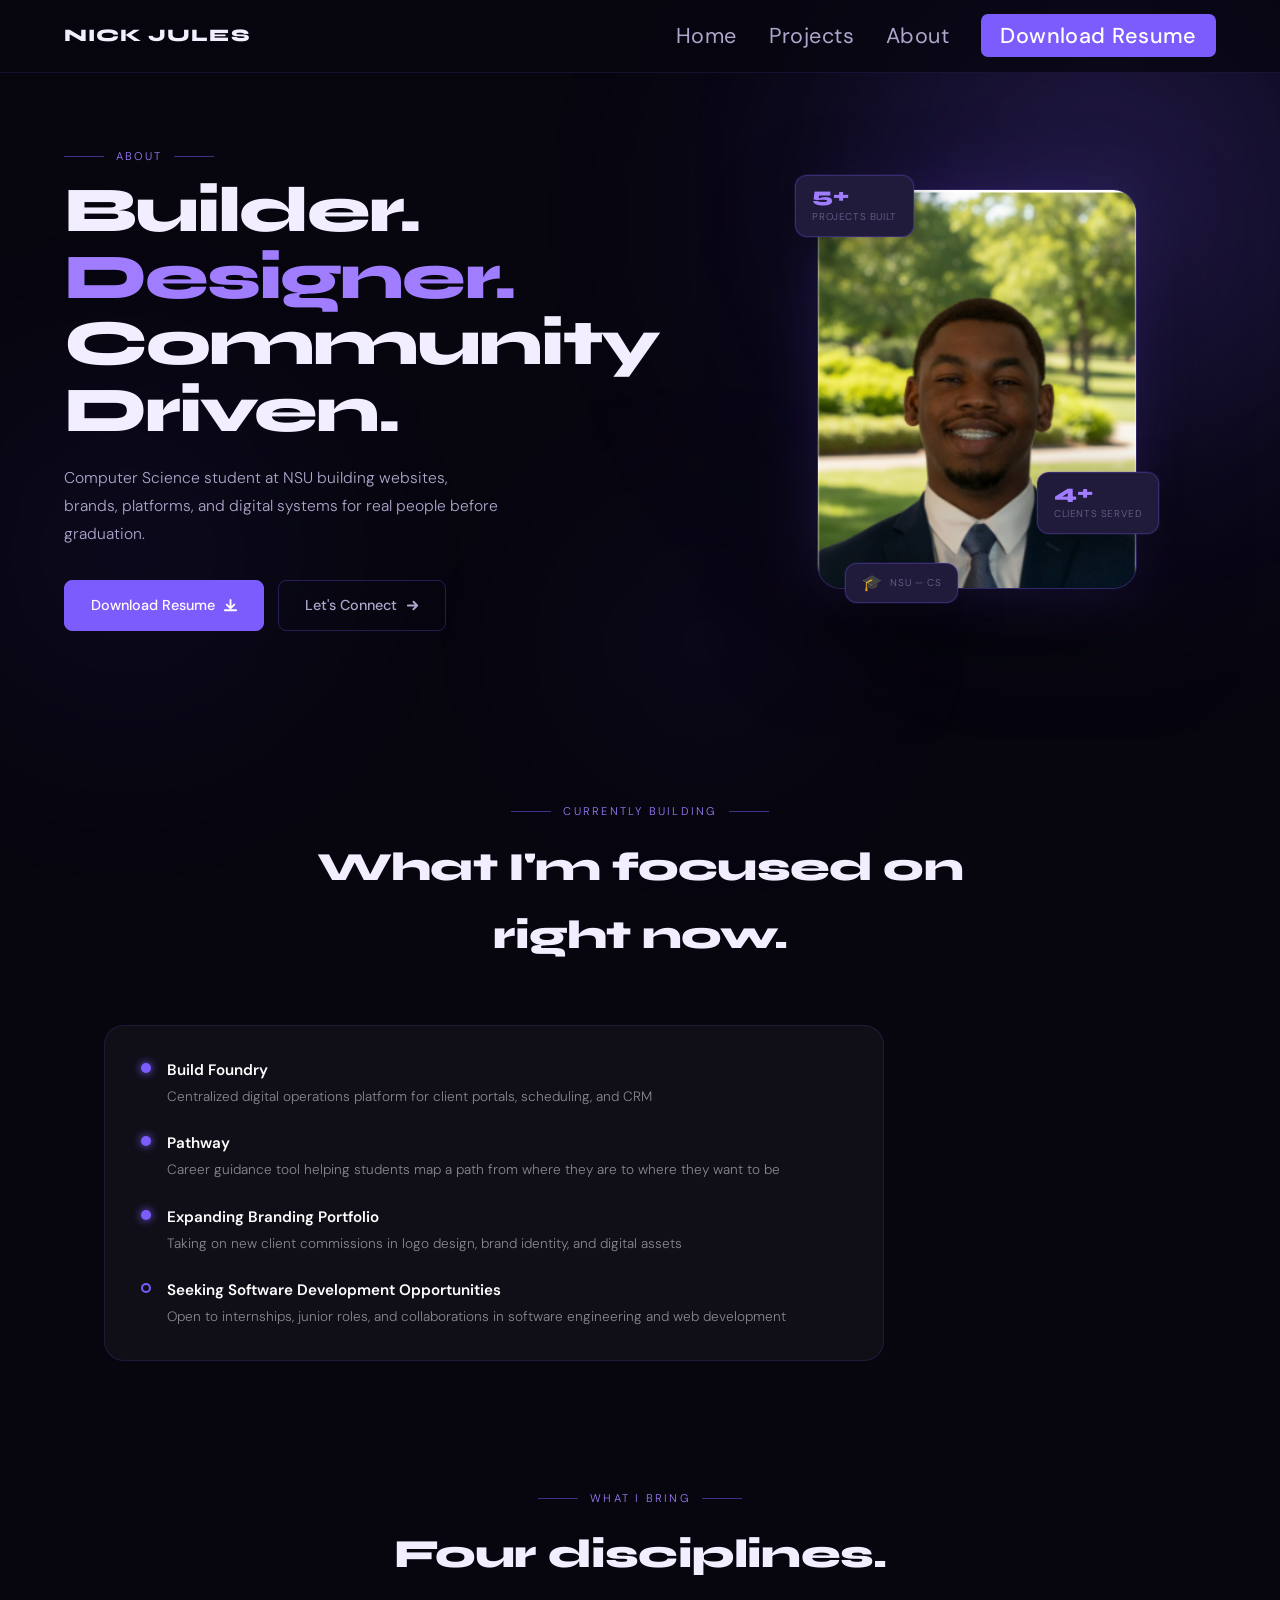
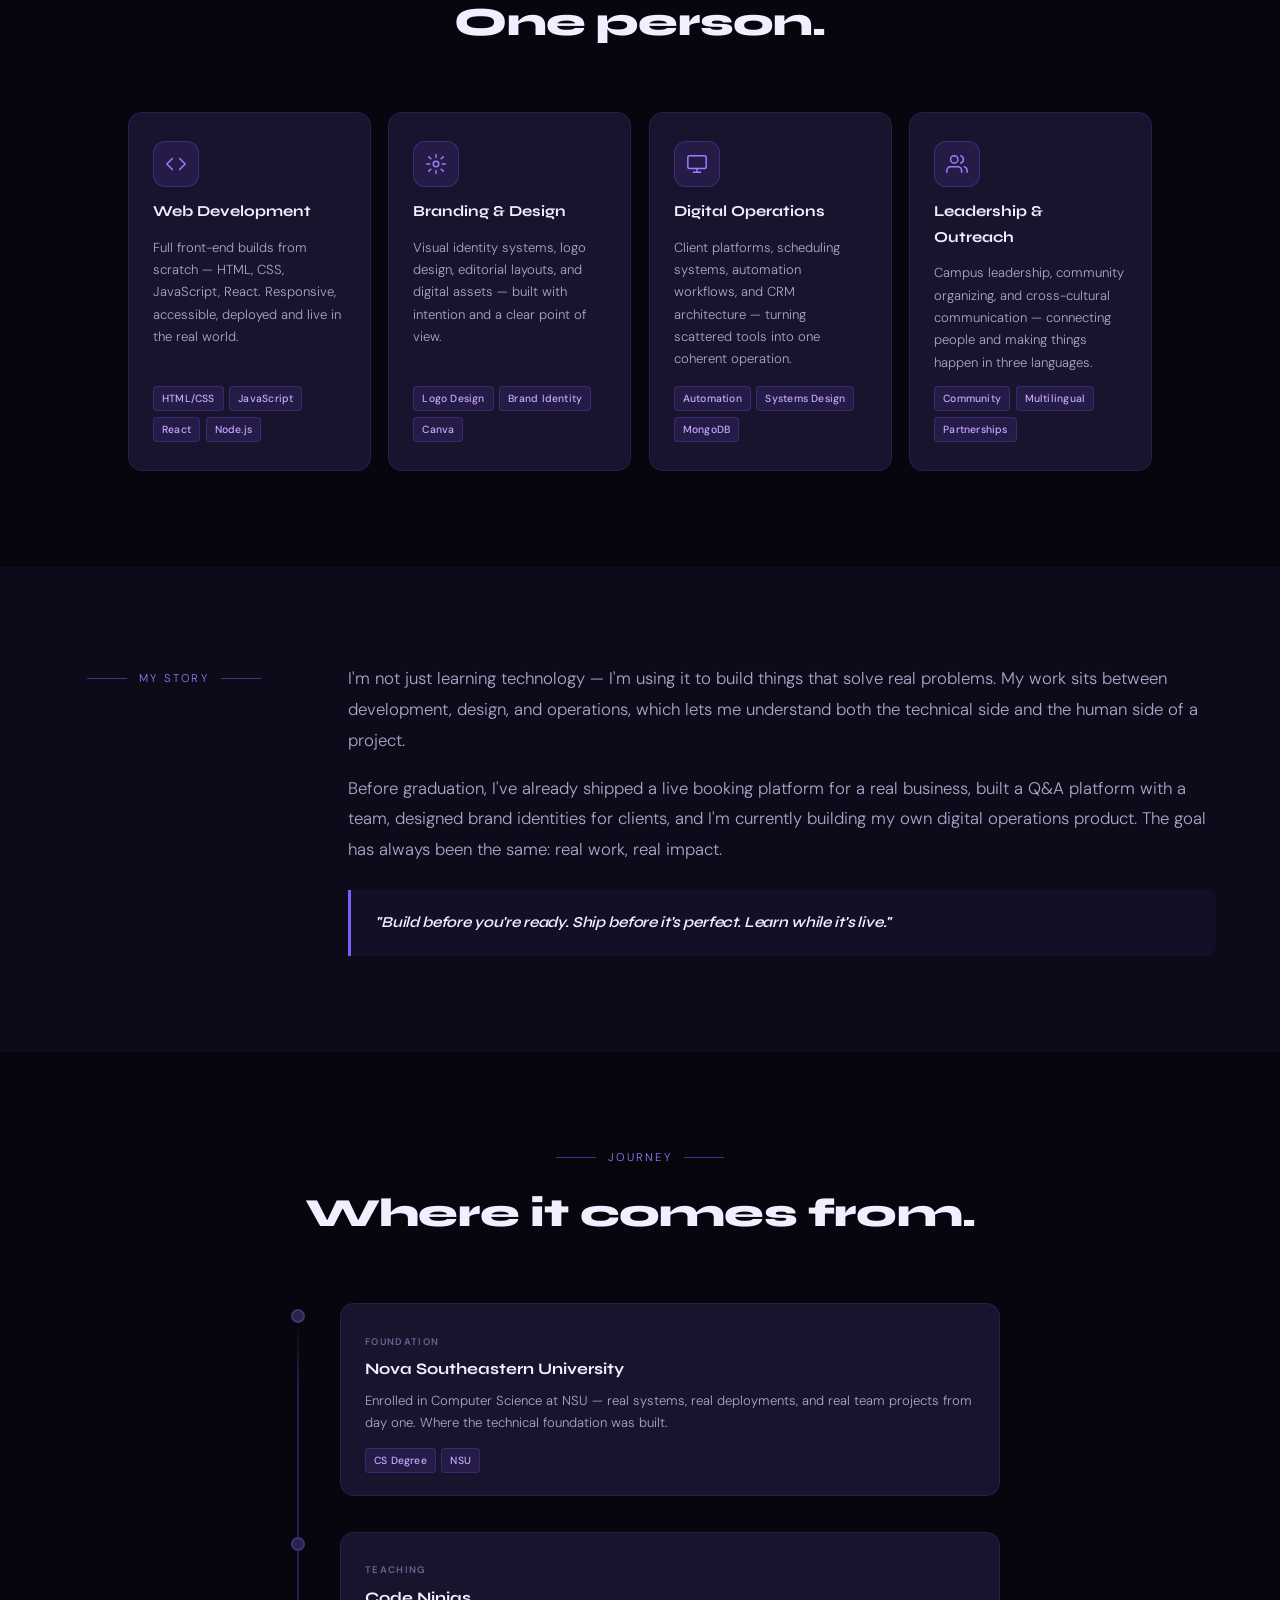
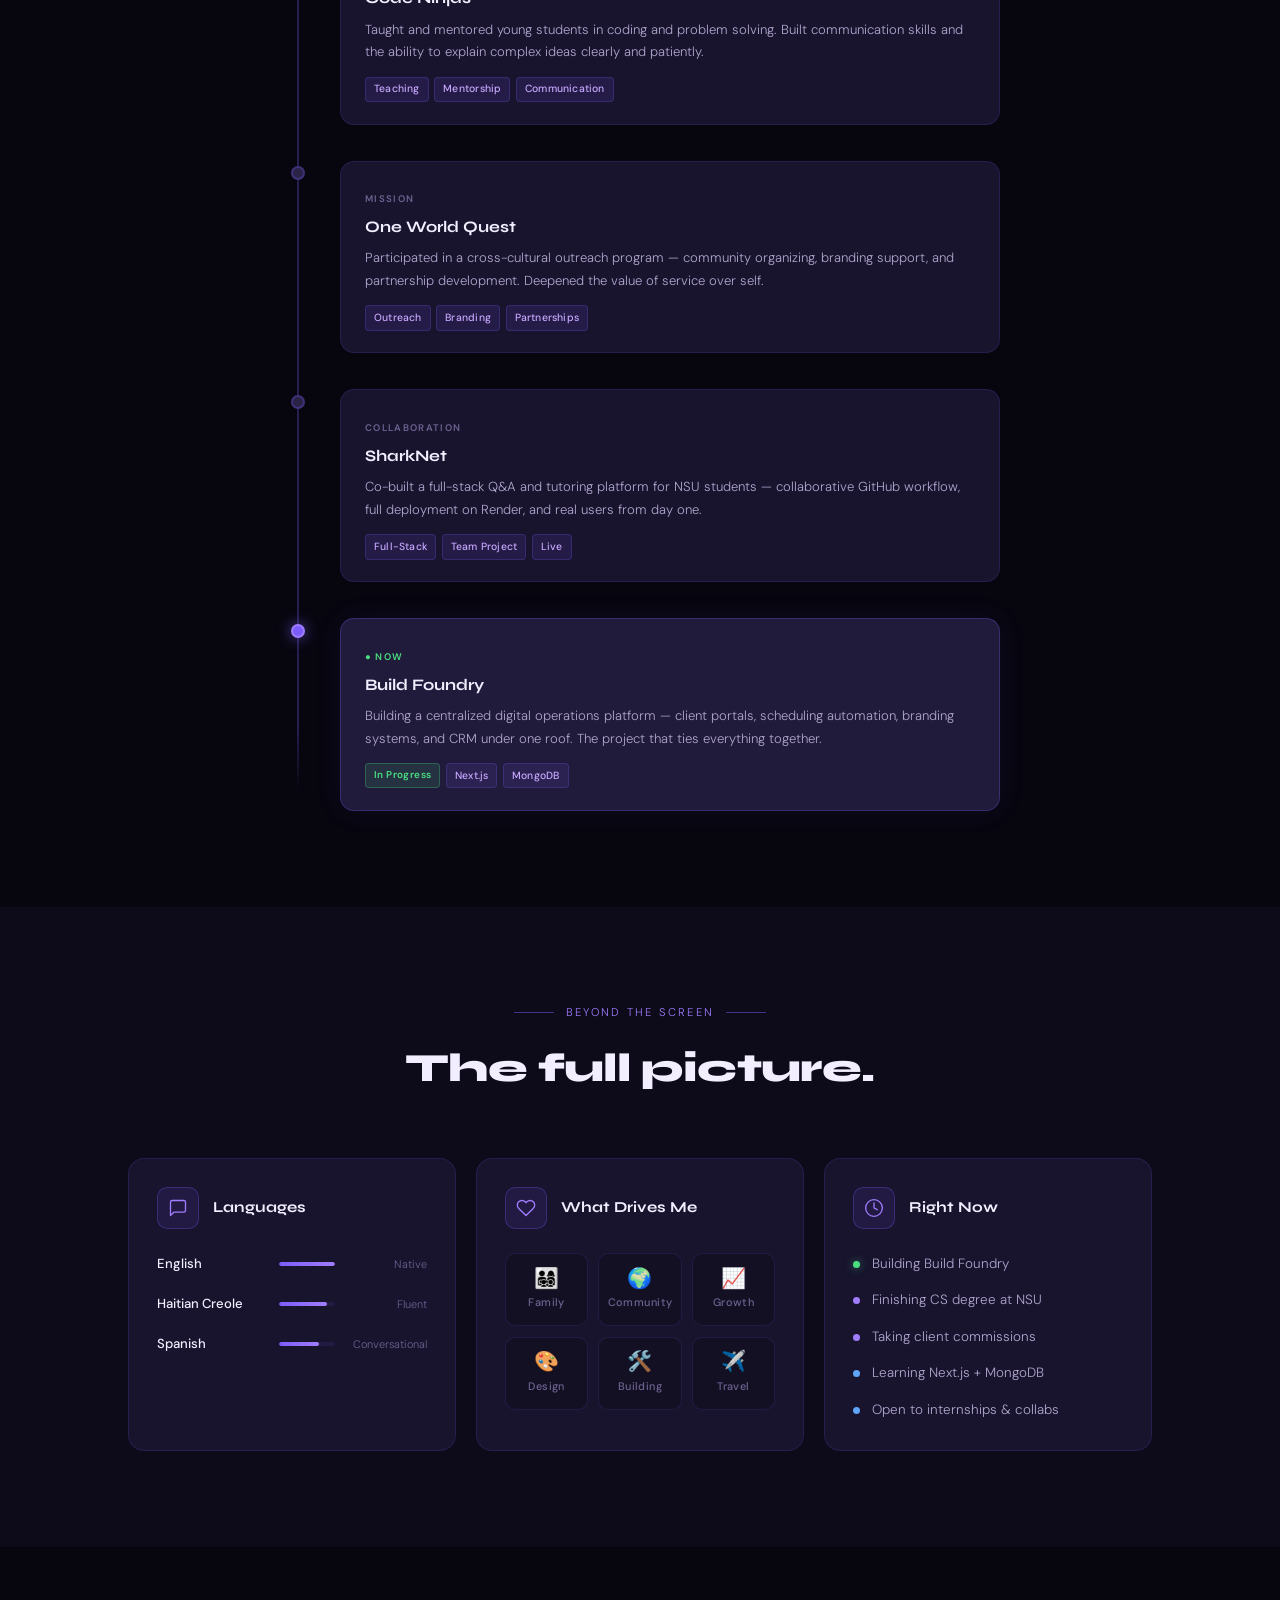
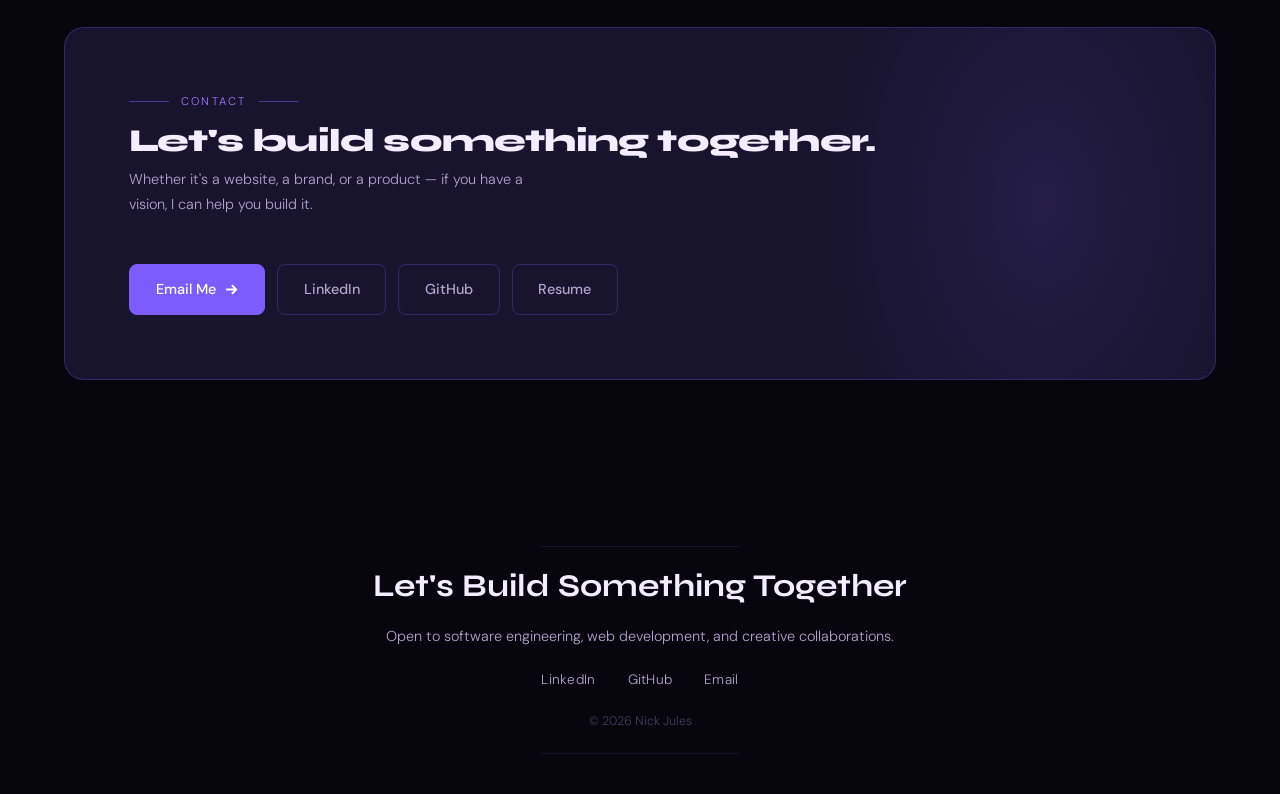
==== pages/about.html @ 071f5e32 "Initial portfolio commit" ====
<!DOCTYPE html>
<html lang="en">
<head>
  <meta charset="UTF-8">
  <meta name="viewport" content="width=device-width, initial-scale=1.0">
  <title>About — Nick Jules</title>
  <link rel="stylesheet" href="../css/styles.css">
  <link rel="stylesheet" href="../css/about.css">
  <style>
    #ab-currently { padding: 4rem 0 2rem; }
    .ab-currently-card {
      background: var(--card-bg, rgba(255,255,255,0.04));
      border: 1px solid var(--border, rgba(255,255,255,0.08));
      border-radius: 1.25rem;
      padding: 2rem 2.25rem;
      max-width: 780px;
    }
    .ab-currently-list {
      list-style: none;
      margin: 0;
      padding: 0;
      display: flex;
      flex-direction: column;
      gap: 1.5rem;
    }
    .ab-currently-list li {
      display: flex;
      align-items: flex-start;
      gap: 1rem;
    }
    .ab-currently-dot {
      flex-shrink: 0;
      width: 10px;
      height: 10px;
      border-radius: 50%;
      background: var(--accent, #7c5cfc);
      margin-top: 5px;
      box-shadow: 0 0 8px var(--accent, #7c5cfc);
    }
    .ab-currently-dot--open {
      background: transparent;
      border: 2px solid var(--accent, #7c5cfc);
      box-shadow: none;
    }
    .ab-currently-name {
      display: block;
      font-weight: 600;
      font-size: 0.95rem;
      color: var(--text-primary, #fff);
      margin-bottom: 0.2rem;
    }
    .ab-currently-desc {
      display: block;
      font-size: 0.85rem;
      color: var(--text-muted, rgba(255,255,255,0.5));
      line-height: 1.5;
    }
  </style>
</head>
<body>

  <div class="orb orb-1" aria-hidden="true"></div>
  <div class="orb orb-2" aria-hidden="true"></div>
  <div class="orb orb-3" aria-hidden="true"></div>

  <!-- NAV -->
  <nav id="navbar">
    <a href="../index.html" class="nav-logo">NICK JULES</a>
    <ul class="nav-links">
      <li><a href="../index.html">Home</a></li>
      <li><a href="projects.html">Projects</a></li>
      <li><a href="pages/about.html">About</a></li>
      <li><a href="../assets/Nick_Jules_Resume.docx" class="nav-cta">Download Resume</a></li>
    </ul>
  </nav>

  <!-- ══════════════════════════════
       1. HERO
  ══════════════════════════════ -->
  <section id="ab-hero">
    <div class="ab-hero-inner">

      <div class="ab-hero-left">
        <p class="section-eyebrow ab-eyebrow">About</p>
        <h1 class="ab-hero-title">
          Builder.<br>
          <span class="accent">Designer.</span><br>
          Community Driven.
        </h1>
        <p class="ab-hero-desc">Computer Science student at NSU building websites, brands, platforms, and digital systems for real people before graduation.</p>
        <div class="ab-hero-actions">
          <a href="../assets/Nick_Jules_Resume.docx" class="btn btn-primary">
            Download Resume
            <svg viewBox="0 0 16 16" fill="none" stroke="currentColor" stroke-width="2" stroke-linecap="round" stroke-linejoin="round"><path d="M8 2v8M4 7l4 4 4-4"/><path d="M2 13h12"/></svg>
          </a>
          <a href="../index.html#cta" class="btn btn-ghost">
            Let's Connect
            <svg viewBox="0 0 16 16" fill="none" stroke="currentColor" stroke-width="2" stroke-linecap="round" stroke-linejoin="round"><path d="M3 8h10M9 4l4 4-4 4"/></svg>
          </a>
        </div>
      </div>

      <div class="ab-hero-right">
        <div class="ab-portrait-wrap">
          <div class="ab-portrait-frame">
            <img src="../assets/images/Nick.png" alt="Photo of Nick Jules" class="ab-portrait">
          </div>
          <div class="ab-float-card ab-float-card--1">
            <span class="ab-fc-num">5+</span>
            <span class="ab-fc-lbl">Projects Built</span>
          </div>
          <div class="ab-float-card ab-float-card--2">
            <span class="ab-fc-num">4+</span>
            <span class="ab-fc-lbl">Clients Served</span>
          </div>
          <div class="ab-float-card ab-float-card--3">
            <span class="ab-fc-icon">🎓</span>
            <span class="ab-fc-lbl">NSU — CS</span>
          </div>
          <div class="ab-portrait-bloom" aria-hidden="true"></div>
        </div>
      </div>

    </div>
  </section>

  <!-- ══════════════════════════════
       CURRENTLY BUILDING
  ══════════════════════════════ -->
  <section id="ab-currently">
    <div class="ab-section-inner">
      <div class="ab-section-header reveal">
        <p class="section-eyebrow">Currently Building</p>
        <h2 class="section-title">What I'm focused on<br>right now.</h2>
      </div>
      <div class="ab-currently-card reveal">
        <ul class="ab-currently-list">
          <li>
            <span class="ab-currently-dot"></span>
            <div>
              <span class="ab-currently-name">Build Foundry</span>
              <span class="ab-currently-desc">Centralized digital operations platform for client portals, scheduling, and CRM</span>
            </div>
          </li>
          <li>
            <span class="ab-currently-dot"></span>
            <div>
              <span class="ab-currently-name">Pathway</span>
              <span class="ab-currently-desc">Career guidance tool helping students map a path from where they are to where they want to be</span>
            </div>
          </li>
          <li>
            <span class="ab-currently-dot"></span>
            <div>
              <span class="ab-currently-name">Expanding Branding Portfolio</span>
              <span class="ab-currently-desc">Taking on new client commissions in logo design, brand identity, and digital assets</span>
            </div>
          </li>
          <li>
            <span class="ab-currently-dot ab-currently-dot--open"></span>
            <div>
              <span class="ab-currently-name">Seeking Software Development Opportunities</span>
              <span class="ab-currently-desc">Open to internships, junior roles, and collaborations in software engineering and web development</span>
            </div>
          </li>
        </ul>
      </div>
    </div>
  </section>

  <!-- ══════════════════════════════
       3. WHAT I BRING
  ══════════════════════════════ -->
  <section id="ab-bring">
    <div class="ab-section-inner">
      <div class="ab-section-header reveal">
        <p class="section-eyebrow">What I Bring</p>
        <h2 class="section-title">Four disciplines.<br>One person.</h2>
      </div>
      <div class="ab-bring-grid">

        <div class="ab-bring-card reveal reveal-delay-1">
          <div class="ab-bring-icon">
            <svg viewBox="0 0 24 24" fill="none" stroke="currentColor" stroke-width="1.6" stroke-linecap="round" stroke-linejoin="round"><polyline points="16 18 22 12 16 6"/><polyline points="8 6 2 12 8 18"/></svg>
          </div>
          <h3 class="ab-bring-name">Web Development</h3>
          <p class="ab-bring-desc">Full front-end builds from scratch — HTML, CSS, JavaScript, React. Responsive, accessible, deployed and live in the real world.</p>
          <div class="ab-bring-tags">
            <span class="tag">HTML/CSS</span><span class="tag">JavaScript</span><span class="tag">React</span><span class="tag">Node.js</span>
          </div>
          <div class="ab-bring-glow"></div>
        </div>

        <div class="ab-bring-card reveal reveal-delay-2">
          <div class="ab-bring-icon">
            <svg viewBox="0 0 24 24" fill="none" stroke="currentColor" stroke-width="1.6" stroke-linecap="round" stroke-linejoin="round"><circle cx="12" cy="12" r="3"/><path d="M12 2v3m0 14v3M4.22 4.22l2.12 2.12m11.32 11.32 2.12 2.12M2 12h3m14 0h3M4.22 19.78l2.12-2.12M17.66 6.34l2.12-2.12"/></svg>
          </div>
          <h3 class="ab-bring-name">Branding &amp; Design</h3>
          <p class="ab-bring-desc">Visual identity systems, logo design, editorial layouts, and digital assets — built with intention and a clear point of view.</p>
          <div class="ab-bring-tags">
            <span class="tag">Logo Design</span><span class="tag">Brand Identity</span><span class="tag">Canva</span>
          </div>
          <div class="ab-bring-glow"></div>
        </div>

        <div class="ab-bring-card reveal reveal-delay-3">
          <div class="ab-bring-icon">
            <svg viewBox="0 0 24 24" fill="none" stroke="currentColor" stroke-width="1.6" stroke-linecap="round" stroke-linejoin="round"><rect x="2" y="3" width="20" height="14" rx="2"/><line x1="8" y1="21" x2="16" y2="21"/><line x1="12" y1="17" x2="12" y2="21"/></svg>
          </div>
          <h3 class="ab-bring-name">Digital Operations</h3>
          <p class="ab-bring-desc">Client platforms, scheduling systems, automation workflows, and CRM architecture — turning scattered tools into one coherent operation.</p>
          <div class="ab-bring-tags">
            <span class="tag">Automation</span><span class="tag">Systems Design</span><span class="tag">MongoDB</span>
          </div>
          <div class="ab-bring-glow"></div>
        </div>

        <div class="ab-bring-card reveal reveal-delay-4">
          <div class="ab-bring-icon">
            <svg viewBox="0 0 24 24" fill="none" stroke="currentColor" stroke-width="1.6" stroke-linecap="round" stroke-linejoin="round"><path d="M17 21v-2a4 4 0 0 0-4-4H5a4 4 0 0 0-4 4v2"/><circle cx="9" cy="7" r="4"/><path d="M23 21v-2a4 4 0 0 0-3-3.87"/><path d="M16 3.13a4 4 0 0 1 0 7.75"/></svg>
          </div>
          <h3 class="ab-bring-name">Leadership &amp; Outreach</h3>
          <p class="ab-bring-desc">Campus leadership, community organizing, and cross-cultural communication — connecting people and making things happen in three languages.</p>
          <div class="ab-bring-tags">
            <span class="tag">Community</span><span class="tag">Multilingual</span><span class="tag">Partnerships</span>
          </div>
          <div class="ab-bring-glow"></div>
        </div>

      </div>
    </div>
  </section>

  <!-- ══════════════════════════════
       4. MY STORY
  ══════════════════════════════ -->
  <section id="ab-story">
    <div class="ab-story-inner reveal">
      <div class="ab-story-label">
        <p class="section-eyebrow">My Story</p>
      </div>
      <div class="ab-story-body">
        <p class="ab-story-text">I'm not just learning technology — I'm using it to build things that solve real problems. My work sits between development, design, and operations, which lets me understand both the technical side and the human side of a project.</p>
        <p class="ab-story-text">Before graduation, I've already shipped a live booking platform for a real business, built a Q&amp;A platform with a team, designed brand identities for clients, and I'm currently building my own digital operations product. The goal has always been the same: real work, real impact.</p>
        <div class="ab-story-quote">
          "Build before you're ready. Ship before it's perfect. Learn while it's live."
        </div>
      </div>
    </div>
  </section>

  <!-- ══════════════════════════════
       5. TIMELINE
  ══════════════════════════════ -->
  <section id="ab-timeline">
    <div class="ab-section-inner">
      <div class="ab-section-header reveal">
        <p class="section-eyebrow">Journey</p>
        <h2 class="section-title">Where it comes from.</h2>
      </div>

      <div class="ab-tl-track">

        <div class="ab-tl-item reveal">
          <div class="ab-tl-left">
            <div class="ab-tl-dot"></div>
            <div class="ab-tl-line"></div>
          </div>
          <div class="ab-tl-card">
            <span class="ab-tl-stage">Foundation</span>
            <h3 class="ab-tl-title">Nova Southeastern University</h3>
            <p class="ab-tl-body">Enrolled in Computer Science at NSU — real systems, real deployments, and real team projects from day one. Where the technical foundation was built.</p>
            <div class="ab-tl-tags"><span class="tag">CS Degree</span><span class="tag">NSU</span></div>
          </div>
        </div>

        <div class="ab-tl-item reveal">
          <div class="ab-tl-left">
            <div class="ab-tl-dot"></div>
            <div class="ab-tl-line"></div>
          </div>
          <div class="ab-tl-card">
            <span class="ab-tl-stage">Teaching</span>
            <h3 class="ab-tl-title">Code Ninjas</h3>
            <p class="ab-tl-body">Taught and mentored young students in coding and problem solving. Built communication skills and the ability to explain complex ideas clearly and patiently.</p>
            <div class="ab-tl-tags"><span class="tag">Teaching</span><span class="tag">Mentorship</span><span class="tag">Communication</span></div>
          </div>
        </div>

        <div class="ab-tl-item reveal">
          <div class="ab-tl-left">
            <div class="ab-tl-dot"></div>
            <div class="ab-tl-line"></div>
          </div>
          <div class="ab-tl-card">
            <span class="ab-tl-stage">Mission</span>
            <h3 class="ab-tl-title">One World Quest</h3>
            <p class="ab-tl-body">Participated in a cross-cultural outreach program — community organizing, branding support, and partnership development. Deepened the value of service over self.</p>
            <div class="ab-tl-tags"><span class="tag">Outreach</span><span class="tag">Branding</span><span class="tag">Partnerships</span></div>
          </div>
        </div>

        <div class="ab-tl-item reveal">
          <div class="ab-tl-left">
            <div class="ab-tl-dot"></div>
            <div class="ab-tl-line"></div>
          </div>
          <div class="ab-tl-card">
            <span class="ab-tl-stage">Collaboration</span>
            <h3 class="ab-tl-title">SharkNet</h3>
            <p class="ab-tl-body">Co-built a full-stack Q&amp;A and tutoring platform for NSU students — collaborative GitHub workflow, full deployment on Render, and real users from day one.</p>
            <div class="ab-tl-tags"><span class="tag">Full-Stack</span><span class="tag">Team Project</span><span class="tag">Live</span></div>
          </div>
        </div>

        <div class="ab-tl-item reveal">
          <div class="ab-tl-left">
            <div class="ab-tl-dot ab-tl-dot--active"></div>
          </div>
          <div class="ab-tl-card ab-tl-card--active">
            <span class="ab-tl-stage ab-tl-stage--active">● Now</span>
            <h3 class="ab-tl-title">Build Foundry</h3>
            <p class="ab-tl-body">Building a centralized digital operations platform — client portals, scheduling automation, branding systems, and CRM under one roof. The project that ties everything together.</p>
            <div class="ab-tl-tags">
              <span class="tag tag-active">In Progress</span>
              <span class="tag">Next.js</span>
              <span class="tag">MongoDB</span>
            </div>
          </div>
        </div>

      </div>
    </div>
  </section>

  <!-- ══════════════════════════════
       6. BEYOND THE SCREEN
  ══════════════════════════════ -->
  <section id="ab-beyond">
    <div class="ab-section-inner">
      <div class="ab-section-header reveal">
        <p class="section-eyebrow">Beyond The Screen</p>
        <h2 class="section-title">The full picture.</h2>
      </div>
      <div class="ab-beyond-grid">

        <!-- Languages -->
        <div class="ab-beyond-card reveal">
          <div class="ab-beyond-top">
            <div class="ab-beyond-icon">
              <svg viewBox="0 0 24 24" fill="none" stroke="currentColor" stroke-width="1.6" stroke-linecap="round" stroke-linejoin="round"><path d="M21 15a2 2 0 0 1-2 2H7l-4 4V5a2 2 0 0 1 2-2h14a2 2 0 0 1 2 2z"/></svg>
            </div>
            <h3 class="ab-beyond-name">Languages</h3>
          </div>
          <div class="ab-lang-list">
            <div class="ab-lang-item">
              <span class="ab-lang-name">English</span>
              <div class="ab-lang-bar"><div class="ab-lang-fill" data-w="100%"></div></div>
              <span class="ab-lang-level">Native</span>
            </div>
            <div class="ab-lang-item">
              <span class="ab-lang-name">Haitian Creole</span>
              <div class="ab-lang-bar"><div class="ab-lang-fill" data-w="85%"></div></div>
              <span class="ab-lang-level">Fluent</span>
            </div>
            <div class="ab-lang-item">
              <span class="ab-lang-name">Spanish</span>
              <div class="ab-lang-bar"><div class="ab-lang-fill" data-w="72%"></div></div>
              <span class="ab-lang-level">Conversational</span>
            </div>
          </div>
        </div>

        <!-- Values -->
        <div class="ab-beyond-card reveal reveal-delay-1">
          <div class="ab-beyond-top">
            <div class="ab-beyond-icon">
              <svg viewBox="0 0 24 24" fill="none" stroke="currentColor" stroke-width="1.6" stroke-linecap="round" stroke-linejoin="round"><path d="M20.8 4.6a5.5 5.5 0 0 0-7.8 0L12 5.6l-1-1a5.5 5.5 0 0 0-7.8 7.8l1 1L12 21l7.8-7.6 1-1a5.5 5.5 0 0 0 0-7.8z"/></svg>
            </div>
            <h3 class="ab-beyond-name">What Drives Me</h3>
          </div>
          <div class="ab-values-grid">
            <div class="ab-value-item"><span class="ab-value-emoji">👨‍👩‍👧‍👦</span><span class="ab-value-lbl">Family</span></div>
            <div class="ab-value-item"><span class="ab-value-emoji">🌍</span><span class="ab-value-lbl">Community</span></div>
            <div class="ab-value-item"><span class="ab-value-emoji">📈</span><span class="ab-value-lbl">Growth</span></div>
            <div class="ab-value-item"><span class="ab-value-emoji">🎨</span><span class="ab-value-lbl">Design</span></div>
            <div class="ab-value-item"><span class="ab-value-emoji">🛠️</span><span class="ab-value-lbl">Building</span></div>
            <div class="ab-value-item"><span class="ab-value-emoji">✈️</span><span class="ab-value-lbl">Travel</span></div>
          </div>
        </div>

        <!-- Right Now -->
        <div class="ab-beyond-card reveal reveal-delay-2">
          <div class="ab-beyond-top">
            <div class="ab-beyond-icon">
              <svg viewBox="0 0 24 24" fill="none" stroke="currentColor" stroke-width="1.6" stroke-linecap="round" stroke-linejoin="round"><circle cx="12" cy="12" r="10"/><polyline points="12 6 12 12 16 14"/></svg>
            </div>
            <h3 class="ab-beyond-name">Right Now</h3>
          </div>
          <ul class="ab-now-list">
            <li><span class="ab-now-dot ab-now-dot--green"></span><span>Building Build Foundry</span></li>
            <li><span class="ab-now-dot ab-now-dot--purple"></span><span>Finishing CS degree at NSU</span></li>
            <li><span class="ab-now-dot ab-now-dot--purple"></span><span>Taking client commissions</span></li>
            <li><span class="ab-now-dot ab-now-dot--blue"></span><span>Learning Next.js + MongoDB</span></li>
            <li><span class="ab-now-dot ab-now-dot--blue"></span><span>Open to internships &amp; collabs</span></li>
          </ul>
        </div>

      </div>
    </div>
  </section>

  <!-- ══════════════════════════════
       7. CTA
  ══════════════════════════════ -->
  <section id="ab-cta">
    <div class="ab-cta-inner reveal">
      <div class="ab-cta-copy">
        <p class="section-eyebrow ab-eyebrow" style="justify-content:flex-start; margin-bottom:0.75rem;">Contact</p>
        <h2 class="ab-cta-h">Let's build something together.</h2>
        <p class="ab-cta-sub">Whether it's a website, a brand, or a product — if you have a vision, I can help you build it.</p>
      </div>
      <div class="ab-cta-buttons">
        <a href="mailto:NckJules@yahoo.com" class="btn btn-primary">
          Email Me
          <svg viewBox="0 0 16 16" fill="none" stroke="currentColor" stroke-width="2" stroke-linecap="round" stroke-linejoin="round"><path d="M3 8h10M9 4l4 4-4 4"/></svg>
        </a>
        <a href="https://www.linkedin.com/in/nick-jules-a03a71270/" target="_blank" class="btn btn-ghost">LinkedIn</a>
        <a href="https://github.com/JK-nick" target="_blank" class="btn btn-ghost">GitHub</a>
        <a href="../assets/Nick_Jules_Resume.docx" class="btn btn-ghost">Resume</a>
      </div>
      <div class="ab-cta-glow" aria-hidden="true"></div>
    </div>
  </section>

  <footer>
    <div class="footer-inner">
      <div class="footer-divider"></div>
      <h2 class="footer-heading">Let's Build Something Together</h2>
      <p class="footer-sub">Open to software engineering, web development, and creative collaborations.</p>
      <div class="footer-links">
        <a href="https://www.linkedin.com/in/nick-jules-a03a71270/" target="_blank">LinkedIn</a>
        <a href="https://github.com/JK-nick" target="_blank">GitHub</a>
        <a href="mailto:NckJules@yahoo.com">Email</a>
      </div>
      <p class="footer-copy">© 2026 Nick Jules</p>
      <div class="footer-divider"></div>
    </div>
  </footer>

  <script>
    /* Nav scroll */
    const nav = document.getElementById('navbar');
    window.addEventListener('scroll', () =>
      nav.classList.toggle('scrolled', window.scrollY > 40), { passive: true });

    /* Scroll reveal */
    const revObs = new IntersectionObserver((entries) => {
      entries.forEach(e => {
        if (e.isIntersecting) { e.target.classList.add('visible'); revObs.unobserve(e.target); }
      });
    }, { threshold: 0.08 });
    document.querySelectorAll('.reveal').forEach(el => revObs.observe(el));

    /* Language bars — animate in on scroll */
    const langFills = document.querySelectorAll('.ab-lang-fill');
    langFills.forEach(f => f.style.width = '0%');
    const langCard = document.querySelector('#ab-beyond .ab-beyond-card');
    if (langCard) {
      new IntersectionObserver((entries) => {
        entries.forEach(e => {
          if (e.isIntersecting) {
            langFills.forEach(f => { f.style.width = f.dataset.w; });
          }
        });
      }, { threshold: 0.3 }).observe(langCard);
    }
  </script>

</body>
</html>
---- css/styles.css ----
/* ============================================================
   NICK JULES — Portfolio CSS
   ============================================================ */

@import url('https://fonts.googleapis.com/css2?family=Syne:wght@400;600;700;800&family=DM+Sans:ital,opsz,wght@0,9..40,300;0,9..40,400;0,9..40,500;1,9..40,300&display=swap');

/* ── RESET & BASE ── */
*, *::before, *::after { margin: 0; padding: 0; box-sizing: border-box; }

:root {
  --bg:        #07060f;
  --bg2:       #0d0b1a;
  --bg3:       #131024;
  --surface:   #18142e;
  --surface2:  #201b3a;
  --surface3:  #2a2347;
  --accent:    #7c5cfc;
  --accent2:   #a07dff;
  --accent3:   #c8a8ff;
  --accent4:   #e8d8ff;
  --glow:      rgba(124, 92, 252, 0.22);
  --glow2:     rgba(124, 92, 252, 0.08);
  --text:      #f2eeff;
  --text2:     #b0a5cc;
  --text3:     #6e6390;
  --border:    rgba(124, 92, 252, 0.14);
  --border2:   rgba(124, 92, 252, 0.28);
  --border3:   rgba(124, 92, 252, 0.45);
  --green:     #4ade80;
}

html { scroll-behavior: smooth; font-size: 16px; }

body {
  background: var(--bg);
  color: var(--text);
  font-family: 'DM Sans', sans-serif;
  font-weight: 300;
  line-height: 1.7;
  overflow-x: hidden;
}

/* Ambient orbs */
.orb {
  position: fixed;
  border-radius: 50%;
  pointer-events: none;
  z-index: 0;
  filter: blur(80px);
}
.orb-1 {
  width: 55vw; height: 55vw;
  top: -20%; right: -15%;
  background: radial-gradient(circle, rgba(124,92,252,0.13) 0%, transparent 70%);
}
.orb-2 {
  width: 40vw; height: 40vw;
  bottom: 10%; left: -10%;
  background: radial-gradient(circle, rgba(80,50,200,0.1) 0%, transparent 70%);
}
.orb-3 {
  width: 30vw; height: 30vw;
  top: 50%; left: 40%;
  background: radial-gradient(circle, rgba(100,60,220,0.07) 0%, transparent 70%);
}

/* ── NAV ── */
nav {
  position: fixed;
  inset: 0 0 auto;
  z-index: 200;
  display: flex;
  align-items: center;
  justify-content: space-between;
  padding: 1.1rem 5vw;
  background: rgba(7,6,15,0.75);
  backdrop-filter: blur(20px);
  -webkit-backdrop-filter: blur(20px);
  border-bottom: 1px solid var(--border);
  transition: background 0.3s;
}

nav.scrolled {
  background: rgba(7,6,15,0.92);
}

.nav-logo {
  font-family: 'Syne', sans-serif;
  font-weight: 800;
  font-size: 1.1rem;
  letter-spacing: 0.06em;
  color: var(--text);
  text-decoration: none;
}

.nav-links {
  display: flex;
  align-items: center;
  gap: 2rem;
  list-style: none;
}

.nav-links a {
  color: var(--text2);
  text-decoration: none;
  font-size: 1.35rem;
  font-weight: 400;
  letter-spacing: 0.02em;
  transition: color 0.2s;
  position: relative;
}
.nav-links a::after {
  content: '';
  position: absolute;
  bottom: -3px; left: 0; right: 100%;
  height: 1px;
  background: var(--accent2);
  transition: right 0.25s ease;
}
.nav-links a:hover { color: var(--text); }
.nav-links a:hover::after { right: 0; }

.nav-cta {
  background: var(--accent) !important;
  color: #fff !important;
  padding: 0.48rem 1.2rem;
  border-radius: 7px;
  font-weight: 500 !important;
  letter-spacing: 0.01em;
  transition: background 0.2s, transform 0.15s, box-shadow 0.2s !important;
}
.nav-cta::after { display: none !important; }
.nav-cta:hover {
  background: var(--accent2) !important;
  transform: translateY(-1px) !important;
  box-shadow: 0 4px 20px rgba(124,92,252,0.4) !important;
}

/* ── SECTION WRAPPER ── */
.section-inner {
  position: relative;
  z-index: 1;
  max-width: 1200px;
  margin: 0 auto;
  padding: 0 5vw;
}

/* ── HERO ── */
#hero {
  position: relative;
  z-index: 1;
  min-height: 100vh;
  display: flex;
  align-items: center;
  padding: 0 5vw;
  overflow: hidden;
}

.hero-inner {
  position: relative;
  z-index: 1;
  max-width: 1200px;
  margin: 0 auto;
  width: 100%;
  display: grid;
  grid-template-columns: 1fr 1.1fr;
  gap: 5rem;
  align-items: center;
  padding: 7rem 0 5rem;
}

.hero-eyebrow {
  display: flex;
  align-items: center;
  gap: 0.75rem;
  font-size: 0.75rem;
  font-weight: 500;
  letter-spacing: 0.18em;
  text-transform: uppercase;
  color: var(--accent2);
  margin-bottom: 1.4rem;
}
.hero-eyebrow::before {
  content: '';
  width: 2rem; height: 1px;
  background: var(--accent);
}

.hero-left h1 {
  font-family: 'Syne', sans-serif;
  font-weight: 800;
  font-size: clamp(2.5rem, 4.5vw, 3.75rem);
  line-height: 1.06;
  letter-spacing: -0.025em;
  color: var(--text);
  margin-bottom: 1.5rem;
}
.hero-left h1 .accent {
  color: var(--accent2);
  position: relative;
}

.hero-desc {
  font-size: 1.05rem;
  line-height: 1.8;
  color: var(--text2);
  max-width: 460px;
  margin-bottom: 2.25rem;
}

.hero-actions {
  display: flex;
  gap: 0.875rem;
  align-items: center;
  flex-wrap: wrap;
  margin-bottom: 3rem;
}

.btn {
  display: inline-flex;
  align-items: center;
  gap: 0.5rem;
  padding: 0.75rem 1.6rem;
  border-radius: 8px;
  font-size: 0.9rem;
  font-weight: 500;
  text-decoration: none;
  cursor: pointer;
  transition: transform 0.18s, box-shadow 0.18s, background 0.18s, border-color 0.18s, color 0.18s;
  border: 1px solid transparent;
  font-family: 'DM Sans', sans-serif;
}
.btn svg { width: 15px; height: 15px; flex-shrink: 0; }
.btn:hover { transform: translateY(-2px); }

.btn-primary {
  background: var(--accent);
  color: #fff;
  border-color: var(--accent);
  box-shadow: 0 0 0 0 var(--glow);
}
.btn-primary:hover {
  background: var(--accent2);
  border-color: var(--accent2);
  box-shadow: 0 6px 28px rgba(124,92,252,0.4);
}

.btn-ghost {
  background: transparent;
  color: var(--text2);
  border-color: var(--border2);
}
.btn-ghost:hover {
  color: var(--text);
  border-color: var(--accent);
  box-shadow: 0 0 20px var(--glow2);
}

/* Tech strip */
.tech-strip {
  border-top: 1px solid var(--border);
  padding-top: 2rem;
}
.tech-strip-label {
  font-size: 0.7rem;
  letter-spacing: 0.14em;
  text-transform: uppercase;
  color: var(--text3);
  margin-bottom: 1rem;
}
.tech-badges {
  display: flex;
  gap: 0.6rem;
  flex-wrap: wrap;
}
.tech-badge {
  display: flex;
  align-items: center;
  gap: 0.45rem;
  padding: 0.38rem 0.85rem;
  background: var(--surface);
  border: 1px solid var(--border);
  border-radius: 6px;
  font-size: 0.8rem;
  font-weight: 400;
  color: var(--text2);
  transition: border-color 0.2s, color 0.2s, background 0.2s, transform 0.15s;
}
.tech-badge:hover {
  border-color: var(--accent);
  color: var(--text);
  background: var(--surface2);
  transform: translateY(-2px);
}
.tech-badge img {
  width: 16px; height: 16px;
  object-fit: contain;
  flex-shrink: 0;
}

/* Hero visual — project card */
.hero-visual {
  position: relative;
  perspective: 1000px;
  animation: float 5s ease-in-out infinite;
  overflow: visible;
}
@keyframes float {
  0%, 100% { transform: translateY(0px); }
  50%       { transform: translateY(-12px); }
}

.hero-card {
  background: var(--surface);
  border: 1px solid var(--border2);
  border-radius: 18px;
  padding: 1.75rem;
  position: relative;
  overflow: hidden;
  transform: rotateY(-18deg) rotateX(4deg) scale(1.08);
  transform-style: preserve-3d;
  box-shadow:
    0 0 50px rgba(124,92,252,0.3),
    0 30px 80px rgba(0,0,0,0.7),
    -20px 20px 60px rgba(0,0,0,0.5);
  transition: transform 0.4s ease, box-shadow 0.4s ease;
}
.hero-card:hover {
  transform: rotateY(-10deg) rotateX(2deg) scale(1.1);
  box-shadow:
    0 0 70px rgba(124,92,252,0.4),
    0 30px 80px rgba(0,0,0,0.7),
    -20px 20px 60px rgba(0,0,0,0.5);
}
.hero-card::before {
  content: '';
  position: absolute;
  top: 0; left: 0; right: 0;
  height: 2px;
  background: linear-gradient(90deg, transparent 0%, var(--accent) 30%, var(--accent2) 70%, transparent 100%);
}

.card-topbar {
  display: flex;
  align-items: center;
  justify-content: space-between;
  margin-bottom: 1.5rem;
}
.card-dots {
  display: flex;
  gap: 6px;
}
.card-dots span {
  width: 10px; height: 10px;
  border-radius: 50%;
}
.dot-red { background: #ff5f57; }
.dot-yellow { background: #ffbd2e; }
.dot-green { background: #28c940; }

.card-live {
  display: flex;
  align-items: center;
  gap: 0.4rem;
  font-size: 0.72rem;
  color: var(--green);
  font-weight: 500;
}
.card-live::before {
  content: '';
  width: 6px; height: 6px;
  border-radius: 50%;
  background: var(--green);
  animation: pulse-dot 2s infinite;
}
@keyframes pulse-dot {
  0%, 100% { opacity: 1; transform: scale(1); }
  50%       { opacity: 0.5; transform: scale(0.85); }
}

.project-row {
  background: var(--bg3);
  border: 1px solid var(--border);
  border-radius: 10px;
  padding: 1rem 1.1rem;
  margin-bottom: 0.65rem;
  cursor: pointer;
  transition: border-color 0.2s, transform 0.18s, box-shadow 0.2s;
}
.project-row:last-child { margin-bottom: 0; }
.project-row:hover {
  border-color: var(--accent);
  transform: translateX(4px);
  box-shadow: -4px 0 20px var(--glow2);
}

a.project-row {
  display: block;          /* keeps it acting like a div */
  text-decoration: none;
  color: inherit;
  cursor: pointer;
}

.project-card-link {
  text-decoration: none;
  color: inherit;
  display: block;
}

.project-card-link:hover {
  transform: translateY(-4px);
}

.project-row-link {
  text-decoration: none;
  color: inherit;
  display: block;
}

.project-row-link:hover .project-row {
  border-color: var(--accent2);
  transform: translateX(4px);
  transition: 0.25s ease;
  cursor: pointer;
}

.pr-name {
  font-family: 'Syne', sans-serif;
  font-weight: 600;
  font-size: 0.9rem;
  color: var(--text);
  margin-bottom: 0.2rem;
}
.pr-desc {
  font-size: 0.75rem;
  color: var(--text3);
  margin-bottom: 0.55rem;
}
.pr-tags {
  display: flex;
  gap: 0.35rem;
  flex-wrap: wrap;
}
.tag {
  font-size: 0.65rem;
  padding: 0.18rem 0.5rem;
  background: rgba(124,92,252,0.12);
  color: var(--accent3);
  border: 1px solid rgba(124,92,252,0.22);
  border-radius: 4px;
  font-weight: 500;
  letter-spacing: 0.02em;
}

.float-stat {
  position: absolute;
  top: -1.1rem;
  right: -1.1rem;
  background: var(--surface2);
  border: 1px solid var(--border2);
  border-radius: 10px;
  padding: 0.7rem 1rem;
  text-align: center;
  box-shadow: 0 12px 40px rgba(0,0,0,0.5);
}
.float-stat strong {
  display: block;
  font-family: 'Syne', sans-serif;
  font-size: 1.4rem;
  font-weight: 800;
  color: var(--accent2);
  line-height: 1;
}
.float-stat span {
  font-size: 0.7rem;
  color: var(--text3);
}

/* ── EMBER PARTICLES ── */
.ember-container {
  position: absolute;
  inset: -80% -60% -10% -60%;
  pointer-events: none;
  z-index: 0;
  overflow: visible;
}

/* Wrapper: CSS rise animation only */
.ember-wrapper {
  position: absolute;
  bottom: 5%;
  pointer-events: none;
  animation: ember-rise linear both;
  will-change: transform, opacity;
}

/* Inner: JS repulsion only */
.ember {
  display: block;
  border-radius: 50%;
  pointer-events: none;
  will-change: transform;
}

@keyframes ember-rise {
  0%   { transform: translateY(0)      translateX(0)            scale(1);    opacity: 1; }
  20%  { opacity: 1; }
  100% { transform: translateY(-600px) translateX(var(--drift)) scale(0.05); opacity: 0; }
}

/* make sure card sits above embers */
.hero-card {
  position: relative;
  z-index: 1;
}

/* ── HERO GLOW BLOOM ── */
.hero-glow-bloom {
  position: absolute;
  top: 10%;
  right: -5%;
  width: 55vw;
  height: 55vw;
  max-width: 700px;
  max-height: 700px;
  background: radial-gradient(circle at 60% 40%,
    rgba(124, 92, 252, 0.28) 0%,
    rgba(100, 60, 220, 0.12) 35%,
    transparent 70%
  );
  border-radius: 50%;
  pointer-events: none;
  z-index: 0;
  filter: blur(40px);
  animation: bloom-pulse 6s ease-in-out infinite;
}
@keyframes bloom-pulse {
  0%, 100% { opacity: 0.8; transform: scale(1); }
  50%       { opacity: 1;   transform: scale(1.08); }
}

/* ── HERO DEVICE MOCKUP ── */
.hero-device {
  position: relative;
  width: 100%;
  max-width: 480px;
  margin: 0 auto;
  animation: float 5s ease-in-out infinite;
}
@keyframes float {
  0%, 100% { transform: translateY(0px); }
  50%       { transform: translateY(-12px); }
}

.device-bezel {
  background: linear-gradient(145deg, #1e1838 0%, #130f26 60%, #0d0a1e 100%);
  border: 1px solid rgba(124,92,252,0.45);
  border-radius: 20px;
  padding: 12px;
  box-shadow:
    0 0 0 1px rgba(124,92,252,0.15),
    0 30px 80px rgba(0,0,0,0.7),
    0 0 60px rgba(124,92,252,0.2),
    inset 0 1px 0 rgba(255,255,255,0.06);
  position: relative;
}

.device-notch {
  width: 60px;
  height: 5px;
  background: rgba(124,92,252,0.3);
  border-radius: 3px;
  margin: 0 auto 10px;
}

.device-screen {
  background: var(--bg3);
  border-radius: 12px;
  overflow: hidden;
  border: 1px solid var(--border);
}

.screen-topbar {
  display: flex;
  align-items: center;
  gap: 0.6rem;
  padding: 0.65rem 1rem;
  background: var(--bg2);
  border-bottom: 1px solid var(--border);
}
.screen-dots {
  display: flex;
  gap: 5px;
}
.screen-url {
  flex: 1;
  font-size: 0.68rem;
  color: var(--text3);
  text-align: center;
  background: var(--surface);
  border: 1px solid var(--border);
  border-radius: 4px;
  padding: 0.2rem 0.5rem;
}

.screen-featured {
  padding: 1.1rem 1.1rem 0.75rem;
  border-bottom: 1px solid var(--border);
  position: relative;
  overflow: hidden;
}
.screen-featured::before {
  content: '';
  position: absolute;
  top: 0; left: 0; right: 0;
  height: 2px;
  background: linear-gradient(90deg, transparent, var(--accent), var(--accent2), transparent);
}
.sf-eyebrow {
  font-size: 0.62rem;
  letter-spacing: 0.14em;
  text-transform: uppercase;
  color: var(--accent2);
  margin-bottom: 0.35rem;
}
.sf-title {
  font-family: 'Syne', sans-serif;
  font-size: 1rem;
  font-weight: 700;
  color: var(--text);
  margin-bottom: 0.2rem;
}
.sf-desc {
  font-size: 0.75rem;
  color: var(--text3);
  margin-bottom: 0.6rem;
}
.sf-tags {
  display: flex;
  gap: 0.35rem;
  flex-wrap: wrap;
  margin-bottom: 0.75rem;
}
.sf-cta {
  display: inline-flex;
  align-items: center;
  gap: 0.4rem;
  font-size: 0.78rem;
  font-weight: 500;
  color: var(--accent2);
  text-decoration: none;
  transition: gap 0.2s, color 0.2s;
}
.sf-cta:hover { gap: 0.65rem; color: var(--accent3); }
.sf-cta svg { width: 13px; height: 13px; }

.screen-tiles {
  display: grid;
  grid-template-columns: repeat(3, 1fr);
  gap: 1px;
  background: var(--border);
}
.screen-tile {
  background: var(--surface);
  padding: 0.7rem 0.75rem;
  transition: background 0.2s;
}
.screen-tile:hover { background: var(--surface2); }
.tile-label {
  font-size: 0.72rem;
  font-weight: 600;
  color: var(--text);
  margin-bottom: 0.15rem;
  font-family: 'Syne', sans-serif;
}
.tile-sub {
  font-size: 0.62rem;
  color: var(--text3);
  margin-bottom: 0.4rem;
}
.tile-bar {
  height: 3px;
  background: var(--bg3);
  border-radius: 2px;
  overflow: hidden;
}
.tile-bar span {
  display: block;
  height: 100%;
  background: linear-gradient(90deg, var(--accent), var(--accent2));
  border-radius: 2px;
}

.device-reflection {
  position: absolute;
  bottom: -30px;
  left: 10%;
  right: 10%;
  height: 30px;
  background: radial-gradient(ellipse, rgba(124,92,252,0.3) 0%, transparent 70%);
  filter: blur(10px);
}

/* ── TRUST BAR ── */
#trust {
  position: relative;
  z-index: 1;
  background: var(--bg2);
  border-top: 1px solid var(--border);
  border-bottom: 1px solid var(--border);
  padding: 2.5rem 5vw;
}
.trust-inner {
  max-width: 1200px;
  margin: 0 auto;
}
.trust-label {
  text-align: center;
  font-size: 0.68rem;
  letter-spacing: 0.2em;
  text-transform: uppercase;
  color: var(--text3);
  margin-bottom: 1.75rem;
}
.trust-stats {
  display: grid;
  grid-template-columns: repeat(4, 1fr);
  gap: 1px;
  background: var(--border);
  border: 1px solid var(--border);
  border-radius: 14px;
  overflow: hidden;
  margin-bottom: 2rem;
}
.stat-cell {
  background: var(--surface);
  padding: 1.5rem 1.25rem;
  text-align: center;
  transition: background 0.2s;
}
.stat-cell:hover { background: var(--surface2); }
.stat-num {
  font-family: 'Syne', sans-serif;
  font-size: 2rem;
  font-weight: 800;
  color: var(--accent2);
  line-height: 1;
  margin-bottom: 0.35rem;
}
.stat-lbl {
  font-size: 0.78rem;
  color: var(--text3);
}

.trust-domains {
  display: flex;
  align-items: center;
  justify-content: center;
  gap: 1.5rem;
  flex-wrap: wrap;
}
.domain-pill {
  display: flex;
  align-items: center;
  gap: 0.5rem;
  padding: 0.45rem 1rem;
  background: var(--surface);
  border: 1px solid var(--border);
  border-radius: 50px;
  font-size: 0.82rem;
  color: var(--text2);
  transition: border-color 0.2s, color 0.2s;
}
.domain-pill:hover { border-color: var(--accent); color: var(--text); }
.domain-pill .pip {
  width: 6px; height: 6px;
  border-radius: 50%;
  background: var(--accent);
  opacity: 0.7;
}

/* ── PROJECTS ── */
#projects {
  position: relative;
  z-index: 1;
  padding: 6rem 5vw;
}
.section-header {
  text-align: center;
  margin-bottom: 3.5rem;
}
.section-eyebrow {
  font-size: 0.7rem;
  letter-spacing: 0.2em;
  text-transform: uppercase;
  color: var(--accent2);
  margin-bottom: 0.75rem;
  display: flex;
  align-items: center;
  justify-content: center;
  gap: 0.75rem;
}
.section-eyebrow::before,
.section-eyebrow::after {
  content: '';
  width: 2.5rem; height: 1px;
  background: var(--accent);
  opacity: 0.5;
}
.section-title {
  font-family: 'Syne', sans-serif;
  font-size: clamp(1.8rem, 3.5vw, 2.5rem);
  font-weight: 800;
  letter-spacing: -0.02em;
  color: var(--text);
  margin-bottom: 0.75rem;
}
.section-sub {
  font-size: 1rem;
  color: var(--text2);
  max-width: 480px;
  margin: 0 auto;
}

.projects-grid {
  max-width: 1200px;
  margin: 0 auto;
  display: grid;
  grid-template-columns: repeat(2, 1fr);
  gap: 1.25rem;
}

.project-card {
  background: var(--surface);
  border: 1px solid var(--border);
  border-radius: 16px;
  overflow: hidden;
  transition: border-color 0.25s, transform 0.25s, box-shadow 0.25s;
  display: flex;
  flex-direction: column;
  cursor: pointer;
}
.project-card:hover {
  border-color: var(--accent);
  transform: translateY(-6px);
  box-shadow: 0 20px 60px rgba(0,0,0,0.5), 0 0 40px var(--glow2);
}

.project-card-img {
  height: 180px;
  background: var(--bg3);
  display: flex;
  align-items: center;
  justify-content: center;
  position: relative;
  overflow: hidden;
}
.project-card-img .proj-icon {
  font-family: 'Syne', sans-serif;
  font-size: 3rem;
  font-weight: 800;
  color: var(--accent);
  opacity: 0.25;
  letter-spacing: -0.04em;
}
.project-card-img .proj-grad {
  position: absolute;
  inset: 0;
  background: linear-gradient(135deg, rgba(124,92,252,0.15) 0%, transparent 60%);
}
.project-card-img .proj-lines {
  position: absolute;
  inset: 0;
  background-image:
    linear-gradient(rgba(124,92,252,0.06) 1px, transparent 1px),
    linear-gradient(90deg, rgba(124,92,252,0.06) 1px, transparent 1px);
  background-size: 32px 32px;
}

.project-card-body {
  padding: 1.4rem;
  flex: 1;
  display: flex;
  flex-direction: column;
}
.project-card-title {
  font-family: 'Syne', sans-serif;
  font-size: 1.05rem;
  font-weight: 700;
  color: var(--text);
  margin-bottom: 0.4rem;
}
.project-card-desc {
  font-size: 0.85rem;
  color: var(--text2);
  line-height: 1.65;
  margin-bottom: 1rem;
  flex: 1;
}
.project-card-tags {
  display: flex;
  gap: 0.4rem;
  flex-wrap: wrap;
  margin-bottom: 1.1rem;
}
.project-card-cta {
  display: flex;
  align-items: center;
  gap: 0.4rem;
  font-size: 0.82rem;
  font-weight: 500;
  color: var(--accent2);
  transition: gap 0.2s, color 0.2s;
}
.project-card:hover .project-card-cta {
  gap: 0.65rem;
  color: var(--accent3);
}
.project-card-cta svg { width: 14px; height: 14px; }

/* ── WHAT I DO ── */
#what-i-do {
  position: relative;
  z-index: 1;
  padding: 6rem 5vw;
  background: var(--bg2);
}
.services-grid {
  max-width: 1200px;
  margin: 0 auto;
  display: grid;
  grid-template-columns: repeat(4, 1fr);
  gap: 1.1rem;
}
.service-card {
  background: var(--surface);
  border: 1px solid var(--border);
  border-radius: 14px;
  padding: 1.75rem 1.5rem;
  transition: border-color 0.25s, transform 0.2s, box-shadow 0.25s;
  position: relative;
  overflow: hidden;
}
.service-card::before {
  content: '';
  position: absolute;
  inset: 0;
  background: linear-gradient(135deg, var(--glow2) 0%, transparent 60%);
  opacity: 0;
  transition: opacity 0.3s;
}
.service-card:hover::before { opacity: 1; }
.service-card:hover {
  border-color: var(--accent);
  transform: translateY(-4px);
  box-shadow: 0 12px 40px rgba(0,0,0,0.4);
}
.service-icon {
  width: 44px; height: 44px;
  background: rgba(124,92,252,0.12);
  border: 1px solid var(--border2);
  border-radius: 10px;
  display: flex;
  align-items: center;
  justify-content: center;
  margin-bottom: 1.25rem;
}
.service-icon svg {
  width: 20px; height: 20px;
  stroke: var(--accent2);
  fill: none;
  stroke-width: 1.75;
  stroke-linecap: round;
  stroke-linejoin: round;
}
.service-name {
  font-family: 'Syne', sans-serif;
  font-size: 0.95rem;
  font-weight: 700;
  color: var(--text);
  margin-bottom: 0.6rem;
}
.service-desc {
  font-size: 0.82rem;
  color: var(--text2);
  line-height: 1.7;
}

/* ── BRANDING SHOWCASE ── */
#showcase {
  position: relative;
  z-index: 1;
  padding: 6rem 5vw;
  overflow: hidden;
}
.showcase-grid {
  max-width: 1200px;
  margin: 0 auto;
}
.showcase-marquee-wrap {
  overflow: hidden;
  margin: 0 -5vw;
  mask-image: linear-gradient(90deg, transparent 0%, black 10%, black 90%, transparent 100%);
  -webkit-mask-image: linear-gradient(90deg, transparent 0%, black 10%, black 90%, transparent 100%);
}
.showcase-marquee {
  display: flex;
  gap: 1.25rem;
  width: max-content;
  animation: marquee 28s linear infinite;
}
.showcase-marquee:hover { animation-play-state: paused; }
@keyframes marquee {
  0%   { transform: translateX(0); }
  100% { transform: translateX(-50%); }
}
.showcase-item {
  flex-shrink: 0;
  width: 220px;
  height: 150px;
  background: var(--surface);
  border: 1px solid var(--border);
  border-radius: 12px;
  display: flex;
  flex-direction: column;
  align-items: center;
  justify-content: center;
  gap: 0.5rem;
  cursor: pointer;
  transition: border-color 0.2s, transform 0.2s;
  position: relative;
  overflow: hidden;
}
.showcase-item::after {
  content: '';
  position: absolute;
  inset: 0;
  background: linear-gradient(135deg, rgba(124,92,252,0.1) 0%, transparent 70%);
  opacity: 0;
  transition: opacity 0.2s;
}
.showcase-item:hover {
  border-color: var(--accent);
  transform: scale(1.03);
}
.showcase-item:hover::after { opacity: 1; }
.si-icon {
  font-size: 2rem;
  opacity: 0.4;
}
.si-label {
  font-size: 0.75rem;
  color: var(--text3);
  font-weight: 500;
}
.si-type {
  font-size: 0.65rem;
  color: var(--accent);
  text-transform: uppercase;
  letter-spacing: 0.1em;
  background: rgba(124,92,252,0.12);
  padding: 0.15rem 0.5rem;
  border-radius: 4px;
}

/* ── ABOUT ── */
#about {
  position: relative;
  z-index: 1;
  padding: 6rem 5vw;
  background: var(--bg2);
}
.about-inner {
  max-width: 1200px;
  margin: 0 auto;
  display: grid;
  grid-template-columns: 1fr 1fr;
  gap: 5rem;
  align-items: center;
}
.about-visual {
  position: relative;
}
.about-avatar {
  width: 100%;
  max-width: 380px;
  aspect-ratio: 1;
  background: var(--surface);
  border: 1px solid var(--border2);
  border-radius: 20px;
  display: flex;
  align-items: center;
  justify-content: center;
  position: relative;
  overflow: hidden;
}
.about-avatar-initial {
  font-family: 'Syne', sans-serif;
  font-size: 6rem;
  font-weight: 800;
  color: var(--accent);
  opacity: 0.2;
}
.about-avatar::before {
  content: '';
  position: absolute;
  inset: 0;
  background: linear-gradient(135deg, rgba(124,92,252,0.15) 0%, transparent 60%);
}
.about-accent-box {
  position: absolute;
  bottom: -1.5rem;
  right: -1.5rem;
  background: var(--surface2);
  border: 1px solid var(--border2);
  border-radius: 12px;
  padding: 1rem 1.25rem;
  font-size: 0.8rem;
}
.about-accent-box strong {
  display: block;
  font-family: 'Syne', sans-serif;
  font-size: 1.5rem;
  font-weight: 800;
  color: var(--accent2);
}
.about-content h2 {
  font-family: 'Syne', sans-serif;
  font-size: 2rem;
  font-weight: 800;
  letter-spacing: -0.02em;
  color: var(--text);
  margin-bottom: 1.25rem;
  line-height: 1.15;
}
.about-text {
  font-size: 1rem;
  color: var(--text2);
  line-height: 1.8;
  margin-bottom: 1.5rem;
}
.about-langs {
  display: flex;
  gap: 0.6rem;
  flex-wrap: wrap;
  margin-bottom: 2rem;
}
.lang-badge {
  padding: 0.35rem 0.9rem;
  background: var(--surface);
  border: 1px solid var(--border2);
  border-radius: 50px;
  font-size: 0.8rem;
  color: var(--accent3);
  font-weight: 500;
}

/* ── CTA ── */
#cta {
  position: relative;
  z-index: 1;
  padding: 7rem 5vw;
  text-align: center;
}
.cta-inner {
  max-width: 680px;
  margin: 0 auto;
}
.cta-inner h2 {
  font-family: 'Syne', sans-serif;
  font-size: clamp(2rem, 4vw, 3rem);
  font-weight: 800;
  letter-spacing: -0.025em;
  color: var(--text);
  margin-bottom: 1rem;
  line-height: 1.1;
}
.cta-inner h2 .accent { color: var(--accent2); }
.cta-sub {
  font-size: 1.05rem;
  color: var(--text2);
  margin-bottom: 2.5rem;
  line-height: 1.75;
}
.cta-buttons {
  display: flex;
  gap: 0.875rem;
  justify-content: center;
  flex-wrap: wrap;
  margin-bottom: 2rem;
}
.cta-links {
  display: flex;
  gap: 1.5rem;
  justify-content: center;
  flex-wrap: wrap;
}
.cta-link {
  display: flex;
  align-items: center;
  gap: 0.4rem;
  font-size: 0.85rem;
  color: var(--text3);
  text-decoration: none;
  transition: color 0.2s;
}
.cta-link:hover { color: var(--accent2); }
.cta-link svg { width: 14px; height: 14px; }

/* ── FOOTER ── */
footer {
  position: relative;
  z-index: 1;
  padding: 3.4rem 5vw 2.55rem; /* ~15% less than 4rem/3rem */
}
.footer-inner {
  max-width: 640px;
  margin: 0 auto;
  text-align: center;
  display: flex;
  flex-direction: column;
  align-items: center;
  gap: 1.25rem;
}
.footer-divider {
  width: 200px;
  height: 1px;
  background: var(--border);
}
.footer-heading {
  font-family: 'Syne', sans-serif;
  font-size: clamp(1.44rem, 2.7vw, 1.98rem); /* ~10% smaller */
  font-weight: 700;
  color: var(--text1);
  margin: 0;
  line-height: 1.2;
}
.footer-sub {
  font-size: 0.9rem;
  color: var(--text2); /* brighter than text3 */
  margin: 0;
  line-height: 1.6;
}
.footer-copy {
  font-size: 0.78rem;
  color: var(--text3);
  opacity: 0.6; /* slightly dimmer */
  margin: 0;
}
.footer-links {
  display: flex;
  gap: 2rem;
}
.footer-links a {
  font-size: 0.85rem;
  color: var(--text2);
  text-decoration: none;
  letter-spacing: 0.02em;
  position: relative;
  transition: color 0.2s;
}
.footer-links a::after {
  content: '';
  position: absolute;
  left: 0;
  bottom: -2px;
  width: 100%;
  height: 1px;
  background: var(--accent2);
  transform: scaleX(0);
  transform-origin: left;
  transition: transform 0.25s ease;
}
.footer-links a:hover {
  color: var(--accent2);
  text-shadow: 0 0 12px rgba(124, 92, 252, 0.5);
}
.footer-links a:hover::after { transform: scaleX(1); }

/* ── SCROLL REVEAL ── */
.reveal {
  opacity: 0;
  transform: translateY(30px);
  transition: opacity 0.65s ease, transform 0.65s ease;
}
.reveal.visible {
  opacity: 1;
  transform: translateY(0);
}
.reveal-delay-1 { transition-delay: 0.1s; }
.reveal-delay-2 { transition-delay: 0.2s; }
.reveal-delay-3 { transition-delay: 0.3s; }
.reveal-delay-4 { transition-delay: 0.4s; }

/* Hero load animations */
@keyframes fadeUp {
  from { opacity: 0; transform: translateY(28px); }
  to   { opacity: 1; transform: translateY(0); }
}
.hero-eyebrow    { animation: fadeUp 0.65s 0.1s both ease; }
.hero-left h1    { animation: fadeUp 0.65s 0.2s both ease; }
.hero-desc       { animation: fadeUp 0.65s 0.3s both ease; }
.hero-actions    { animation: fadeUp 0.65s 0.4s both ease; }
.tech-strip      { animation: fadeUp 0.65s 0.5s both ease; }
.hero-visual     { animation: fadeUp 0.75s 0.35s both ease; }

/* ── RESPONSIVE ── */
@media (max-width: 1024px) {
  .services-grid { grid-template-columns: repeat(2, 1fr); }
}
@media (max-width: 860px) {
  .hero-inner {
    grid-template-columns: 1fr;
    text-align: center;
    padding-top: 6rem;
  }
  .hero-eyebrow { justify-content: center; }
  .hero-desc { margin-inline: auto; }
  .hero-actions { justify-content: center; }
  .tech-badges { justify-content: center; }
  .hero-visual { display: none; }
  .projects-grid { grid-template-columns: 1fr; }
  .about-inner { grid-template-columns: 1fr; }
  .trust-stats { grid-template-columns: repeat(2, 1fr); }
}
@media (max-width: 600px) {
  .nav-links { display: none; }
  .services-grid { grid-template-columns: 1fr; }
}
---- css/about.css ----
/* ============================================================
   NICK JULES — about.css
   Clean operator profile / personal brand page.
   No Tron. Scroll reveal only.
   ============================================================ */

/* ── Nav active ── */
.nav-active { color: var(--text) !important; position: relative; }
.nav-active::after {
  content: '';
  position: absolute;
  bottom: -4px; left: 0; right: 0;
  height: 2px; background: var(--accent); border-radius: 2px;
}

/* ── Shared section wrapper ── */
.ab-section-inner {
  max-width: 1200px;
  margin: 0 auto;
  padding: 0 5vw;
}

.ab-section-header {
  text-align: center;
  margin-bottom: 3.5rem;
}

.ab-eyebrow { justify-content: flex-start; }

/* ══════════════════════════════════════════════════════════
   1. HERO
══════════════════════════════════════════════════════════ */
#ab-hero {
  position: relative;
  min-height: 82vh;
  display: flex;
  align-items: center;
  padding: 0 5vw;
  overflow: hidden;
}

#ab-hero::before {
  content: '';
  position: absolute;
  top: -15%; right: -10%;
  width: 65vw; height: 65vw;
  background: radial-gradient(ellipse at 60% 40%,
    rgba(124,92,252,0.16) 0%,
    rgba(80,50,200,0.07) 40%,
    transparent 65%);
  filter: blur(70px);
  pointer-events: none;
}

.ab-hero-inner {
  position: relative;
  z-index: 1;
  max-width: 1200px;
  margin: 0 auto;
  width: 100%;
  display: grid;
  grid-template-columns: 1fr 1fr;
  gap: 5rem;
  align-items: center;
  padding: 5.5rem 0 3rem;
}

.ab-hero-title {
  font-family: 'Syne', sans-serif;
  font-weight: 800;
  font-size: clamp(2.8rem, 5vw, 4.2rem);
  line-height: 1.04;
  letter-spacing: -0.03em;
  color: var(--text);
  margin-bottom: 1.25rem;
  animation: fadeUp 0.65s 0.15s both ease;
}

.ab-hero-title .accent { color: var(--accent2); }

.ab-hero-desc {
  font-size: 0.975rem;
  line-height: 1.8;
  color: var(--text2);
  max-width: 440px;
  margin-bottom: 2rem;
  animation: fadeUp 0.65s 0.28s both ease;
}

.ab-hero-actions {
  display: flex;
  gap: 0.875rem;
  flex-wrap: wrap;
  animation: fadeUp 0.65s 0.4s both ease;
}

/* Portrait */
.ab-hero-right {
  display: flex;
  justify-content: center;
  animation: fadeUp 0.75s 0.3s both ease;
}

.ab-portrait-wrap {
  position: relative;
  width: 320px;
  height: 400px;
}

.ab-portrait-frame {
  width: 100%;
  height: 100%;
  border-radius: 24px;
  overflow: hidden;
  border: 1px solid var(--border2);
  background: var(--surface);
  box-shadow: 0 0 60px rgba(124,92,252,0.2), 0 40px 100px rgba(0,0,0,0.55);
}

.ab-portrait-frame img {
  width: 100%; height: 100%;
  object-fit: cover; object-position: top center; display: block;
}

.ab-portrait-placeholder {
  width: 100%; height: 100%;
  background: linear-gradient(135deg, var(--surface2) 0%, var(--surface3) 100%);
  display: flex; align-items: center; justify-content: center;
  position: relative; overflow: hidden;
}

.ab-portrait-placeholder::before {
  content: '';
  position: absolute; inset: 0;
  background:
    repeating-linear-gradient(0deg, rgba(124,92,252,0.04) 0, rgba(124,92,252,0.04) 1px, transparent 1px, transparent 36px),
    repeating-linear-gradient(90deg, rgba(124,92,252,0.04) 0, rgba(124,92,252,0.04) 1px, transparent 1px, transparent 36px);
}

.ab-portrait-initials {
  font-family: 'Syne', sans-serif;
  font-size: 5rem;
  font-weight: 800;
  color: var(--accent2);
  opacity: 0.2;
  letter-spacing: -0.04em;
  position: relative;
  z-index: 1;
}

/* Floating stat cards */
.ab-float-card {
  position: absolute;
  background: var(--surface2);
  border: 1px solid var(--border2);
  border-radius: 12px;
  padding: 0.65rem 1rem;
  display: flex;
  flex-direction: column;
  gap: 0.1rem;
  box-shadow: 0 12px 40px rgba(0,0,0,0.5), 0 0 0 1px var(--border);
  animation: float 6s ease-in-out infinite;
  z-index: 2;
}

.ab-float-card--1 { top: -14px; left: -22px; animation-delay: 0s; }
.ab-float-card--2 { bottom: 55px; right: -22px; animation-delay: 2s; }
.ab-float-card--3 {
  bottom: -14px; left: 28px;
  animation-delay: 1s;
  flex-direction: row; align-items: center; gap: 0.5rem;
}

.ab-fc-num {
  font-family: 'Syne', sans-serif;
  font-size: 1.3rem; font-weight: 800;
  color: var(--accent2); line-height: 1;
}
.ab-fc-lbl { font-size: 0.62rem; color: var(--text3); letter-spacing: 0.06em; text-transform: uppercase; }
.ab-fc-icon { font-size: 1rem; line-height: 1; }

.ab-portrait-bloom {
  position: absolute; inset: -20%;
  background: radial-gradient(ellipse, rgba(124,92,252,0.18) 0%, transparent 60%);
  filter: blur(50px); pointer-events: none; z-index: -1;
  animation: bloom-pulse 6s ease-in-out infinite;
}

/* ══════════════════════════════════════════════════════════
   2. SNAPSHOT BAR
══════════════════════════════════════════════════════════ */
#ab-snapshot {
  position: relative;
  z-index: 1;
  border-top: 1px solid var(--border);
  border-bottom: 1px solid var(--border);
  background: var(--bg2);
  padding: 1.75rem 5vw;
}

.ab-snapshot-inner {
  max-width: 1200px;
  margin: 0 auto;
  display: flex;
  align-items: center;
  justify-content: center;
  gap: 2.5rem;
  flex-wrap: wrap;
}

.ab-snap-item {
  display: flex;
  flex-direction: column;
  align-items: center;
  gap: 0.2rem;
}

.ab-snap-num {
  font-family: 'Syne', sans-serif;
  font-size: 1.6rem;
  font-weight: 800;
  color: var(--accent2);
  line-height: 1;
}

.ab-snap-lbl {
  font-size: 0.68rem;
  color: var(--text3);
  letter-spacing: 0.08em;
  text-transform: uppercase;
}

.ab-snap-divider {
  width: 1px; height: 36px;
  background: var(--border);
  flex-shrink: 0;
}

/* ══════════════════════════════════════════════════════════
   3. WHAT I BRING
══════════════════════════════════════════════════════════ */
#ab-bring {
  padding: 6rem 5vw;
  background: var(--bg);
}

.ab-bring-grid {
  max-width: 1200px;
  margin: 0 auto;
  display: grid;
  grid-template-columns: repeat(4, 1fr);
  gap: 1.1rem;
}

.ab-bring-card {
  background: var(--surface);
  border: 1px solid var(--border);
  border-radius: 14px;
  padding: 1.75rem 1.5rem;
  position: relative;
  overflow: hidden;
  display: flex;
  flex-direction: column;
  gap: 0.75rem;
  transition: border-color 0.25s, transform 0.22s, box-shadow 0.25s;
}

.ab-bring-card::before {
  content: '';
  position: absolute; inset: 0;
  background: linear-gradient(135deg, var(--glow2) 0%, transparent 60%);
  opacity: 0;
  transition: opacity 0.3s;
}

.ab-bring-card:hover::before { opacity: 1; }
.ab-bring-card:hover {
  border-color: var(--accent);
  transform: translateY(-5px);
  box-shadow: 0 16px 50px rgba(0,0,0,0.4), 0 0 30px var(--glow2);
}

.ab-bring-icon {
  width: 46px; height: 46px;
  background: rgba(124,92,252,0.12);
  border: 1px solid var(--border2);
  border-radius: 12px;
  display: flex; align-items: center; justify-content: center; flex-shrink: 0;
}
.ab-bring-icon svg { width: 22px; height: 22px; stroke: var(--accent2); }

.ab-bring-name {
  font-family: 'Syne', sans-serif;
  font-size: 0.95rem; font-weight: 700; color: var(--text);
}

.ab-bring-desc {
  font-size: 0.82rem; line-height: 1.7; color: var(--text2); flex: 1;
}

.ab-bring-tags { display: flex; flex-wrap: wrap; gap: 0.35rem; }

.ab-bring-glow {
  position: absolute;
  bottom: -16px; left: 50%;
  transform: translateX(-50%);
  width: 80%; height: 32px;
  background: rgba(124,92,252,0.3);
  filter: blur(16px);
  border-radius: 50%;
  opacity: 0; pointer-events: none;
  transition: opacity 0.3s;
}
.ab-bring-card:hover .ab-bring-glow { opacity: 1; }

/* ══════════════════════════════════════════════════════════
   4. MY STORY
══════════════════════════════════════════════════════════ */
#ab-story {
  padding: 6rem 5vw;
  background: var(--bg2);
}

.ab-story-inner {
  max-width: 1200px;
  margin: 0 auto;
  display: grid;
  grid-template-columns: 220px 1fr;
  gap: 4rem;
  align-items: start;
}

.ab-story-label {
  padding-top: 0.35rem;
}

.ab-story-body {
  display: flex;
  flex-direction: column;
  gap: 1.1rem;
}

.ab-story-text {
  font-size: 1.05rem;
  line-height: 1.82;
  color: var(--text2);
}

.ab-story-quote {
  margin-top: 0.5rem;
  padding: 1.25rem 1.5rem;
  border-left: 3px solid var(--accent);
  background: rgba(124,92,252,0.06);
  border-radius: 0 10px 10px 0;
  font-family: 'Syne', sans-serif;
  font-size: 0.95rem;
  font-weight: 600;
  font-style: italic;
  color: var(--text);
  letter-spacing: -0.01em;
}

/* ══════════════════════════════════════════════════════════
   5. TIMELINE
══════════════════════════════════════════════════════════ */
#ab-timeline {
  padding: 6rem 5vw;
  background: var(--bg);
}

.ab-tl-track {
  max-width: 720px;
  margin: 0 auto;
  position: relative;
}

/* Vertical connecting line */
.ab-tl-track::before {
  content: '';
  position: absolute;
  left: 17px; top: 18px; bottom: 18px;
  width: 1.5px;
  background: linear-gradient(to bottom,
    transparent 0%,
    var(--border2) 6%,
    var(--border2) 94%,
    transparent 100%);
  pointer-events: none;
}

.ab-tl-item {
  display: grid;
  grid-template-columns: 36px 1fr;
  gap: 1.5rem;
  padding-bottom: 2.25rem;
}
.ab-tl-item:last-child { padding-bottom: 0; }

.ab-tl-left {
  display: flex;
  flex-direction: column;
  align-items: center;
  padding-top: 0.35rem;
}

.ab-tl-dot {
  width: 14px; height: 14px;
  border-radius: 50%;
  background: var(--surface3);
  border: 2px solid var(--border2);
  flex-shrink: 0;
  position: relative; z-index: 1;
  transition: background 0.2s, border-color 0.2s, box-shadow 0.2s;
}

.ab-tl-dot--active {
  background: var(--accent);
  border-color: var(--accent2);
  box-shadow: 0 0 14px rgba(124,92,252,0.7);
  animation: pulse-dot 2.5s ease-in-out infinite;
}

.ab-tl-line {
  flex: 1;
  width: 1.5px;
  background: transparent; /* covered by track::before */
}

.ab-tl-card {
  background: var(--surface);
  border: 1px solid var(--border);
  border-radius: 14px;
  padding: 1.35rem 1.5rem;
  transition: border-color 0.22s, transform 0.22s;
}

.ab-tl-card:hover { border-color: var(--border2); transform: translateX(4px); }

.ab-tl-card--active {
  border-color: var(--border2);
  background: var(--surface2);
  box-shadow: 0 0 30px rgba(124,92,252,0.07);
}

.ab-tl-stage {
  display: inline-block;
  font-size: 0.6rem;
  font-weight: 600;
  letter-spacing: 0.14em;
  text-transform: uppercase;
  color: var(--text3);
  margin-bottom: 0.35rem;
}

.ab-tl-stage--active {
  color: var(--green);
  animation: pulse-dot 2.5s ease-in-out infinite;
}

.ab-tl-title {
  font-family: 'Syne', sans-serif;
  font-size: 1rem;
  font-weight: 700;
  color: var(--text);
  margin-bottom: 0.45rem;
}

.ab-tl-body {
  font-size: 0.82rem;
  line-height: 1.72;
  color: var(--text2);
  margin-bottom: 0.8rem;
}

.ab-tl-tags { display: flex; flex-wrap: wrap; gap: 0.35rem; }

.tag-active {
  background: rgba(74,222,128,0.12);
  color: var(--green);
  border: 1px solid rgba(74,222,128,0.28);
  border-radius: 4px;
  font-size: 0.62rem;
  font-weight: 600;
  padding: 0.18rem 0.5rem;
  letter-spacing: 0.04em;
  animation: pulse-dot 2.5s ease-in-out infinite;
}

/* ══════════════════════════════════════════════════════════
   6. BEYOND THE SCREEN
══════════════════════════════════════════════════════════ */
#ab-beyond {
  padding: 6rem 5vw;
  background: var(--bg2);
}

.ab-beyond-grid {
  max-width: 1200px;
  margin: 0 auto;
  display: grid;
  grid-template-columns: repeat(3, 1fr);
  gap: 1.25rem;
}

.ab-beyond-card {
  background: var(--surface);
  border: 1px solid var(--border);
  border-radius: 16px;
  padding: 1.75rem;
  transition: border-color 0.22s, transform 0.22s;
}

.ab-beyond-card:hover { border-color: var(--border2); transform: translateY(-3px); }

.ab-beyond-top {
  display: flex; align-items: center; gap: 0.85rem;
  margin-bottom: 1.5rem;
}

.ab-beyond-icon {
  width: 42px; height: 42px;
  background: rgba(124,92,252,0.1);
  border: 1px solid var(--border2);
  border-radius: 10px;
  display: flex; align-items: center; justify-content: center; flex-shrink: 0;
}
.ab-beyond-icon svg { width: 20px; height: 20px; stroke: var(--accent2); }

.ab-beyond-name {
  font-family: 'Syne', sans-serif;
  font-size: 0.95rem; font-weight: 700; color: var(--text);
}

/* Language bars */
.ab-lang-list { display: flex; flex-direction: column; gap: 1.1rem; }

.ab-lang-item {
  display: grid;
  grid-template-columns: 110px 1fr 80px;
  align-items: center;
  gap: 0.75rem;
}

.ab-lang-name { font-size: 0.82rem; font-weight: 500; color: var(--text); }

.ab-lang-bar {
  height: 4px;
  background: rgba(124,92,252,0.1);
  border-radius: 4px;
  overflow: hidden;
}

.ab-lang-fill {
  height: 100%;
  border-radius: 4px;
  background: linear-gradient(90deg, var(--accent), var(--accent2));
  transition: width 1.2s cubic-bezier(0.25,0.46,0.45,0.94) 0.3s;
}

.ab-lang-level { font-size: 0.68rem; color: var(--text3); text-align: right; }

/* Values grid */
.ab-values-grid {
  display: grid;
  grid-template-columns: repeat(3, 1fr);
  gap: 0.65rem;
}

.ab-value-item {
  background: var(--bg3);
  border: 1px solid var(--border);
  border-radius: 10px;
  padding: 0.85rem 0.5rem;
  display: flex; flex-direction: column; align-items: center; gap: 0.35rem;
  transition: border-color 0.2s, transform 0.18s;
}
.ab-value-item:hover { border-color: var(--border2); transform: translateY(-2px); }

.ab-value-emoji { font-size: 1.25rem; line-height: 1; }
.ab-value-lbl { font-size: 0.68rem; font-weight: 500; color: var(--text3); letter-spacing: 0.04em; }

/* Now list */
.ab-now-list {
  list-style: none;
  display: flex; flex-direction: column; gap: 0.85rem;
}

.ab-now-list li {
  display: flex; align-items: center; gap: 0.75rem;
  font-size: 0.84rem; color: var(--text2);
}

.ab-now-dot {
  width: 7px; height: 7px; border-radius: 50%; flex-shrink: 0;
}
.ab-now-dot--green  { background: var(--green); box-shadow: 0 0 8px rgba(74,222,128,0.5); animation: pulse-dot 2s infinite; }
.ab-now-dot--purple { background: var(--accent2); }
.ab-now-dot--blue   { background: #60a5fa; }

/* ══════════════════════════════════════════════════════════
   7. CTA
══════════════════════════════════════════════════════════ */
#ab-cta {
  padding: 5rem 5vw 7rem;
  background: var(--bg);
}

.ab-cta-inner {
  max-width: 1200px;
  margin: 0 auto;
  background: var(--surface);
  border: 1px solid var(--border2);
  border-radius: 20px;
  padding: 4rem;
  display: flex;
  align-items: center;
  justify-content: space-between;
  gap: 3rem;
  position: relative;
  overflow: hidden;
  flex-wrap: wrap;
}

.ab-cta-glow {
  position: absolute;
  top: -50%; right: -5%;
  width: 40%; height: 200%;
  background: radial-gradient(ellipse, rgba(124,92,252,0.12) 0%, transparent 65%);
  pointer-events: none;
}

.ab-cta-h {
  font-family: 'Syne', sans-serif;
  font-size: clamp(1.5rem, 2.5vw, 2rem);
  font-weight: 800;
  letter-spacing: -0.025em;
  color: var(--text);
  margin-bottom: 0.5rem;
  line-height: 1.15;
}

.ab-cta-sub { font-size: 0.9rem; line-height: 1.7; color: var(--text2); max-width: 420px; }

.ab-cta-buttons {
  display: flex;
  gap: 0.75rem;
  flex-wrap: wrap;
  flex-shrink: 0;
}

/* ══════════════════════════════════════════════════════════
   RESPONSIVE
══════════════════════════════════════════════════════════ */
@media (max-width: 1024px) {
  .ab-bring-grid { grid-template-columns: repeat(2, 1fr); }
}

@media (max-width: 860px) {
  .ab-hero-inner { grid-template-columns: 1fr; text-align: center; padding-top: 6rem; }
  .ab-hero-desc { margin-inline: auto; }
  .ab-hero-actions { justify-content: center; }
  .ab-hero-right { display: none; }
  .ab-story-inner { grid-template-columns: 1fr; gap: 1.5rem; }
  .ab-beyond-grid { grid-template-columns: 1fr; }
  .ab-cta-inner { flex-direction: column; align-items: flex-start; padding: 2.5rem; }
  .ab-snapshot-inner { gap: 1.5rem; }
  .ab-snap-divider { display: none; }
}

@media (max-width: 600px) {
  .ab-bring-grid { grid-template-columns: 1fr; }
  .ab-lang-item { grid-template-columns: 90px 1fr 60px; }
  .ab-cta-buttons { flex-direction: column; width: 100%; }
  .ab-cta-buttons .btn { justify-content: center; }
}
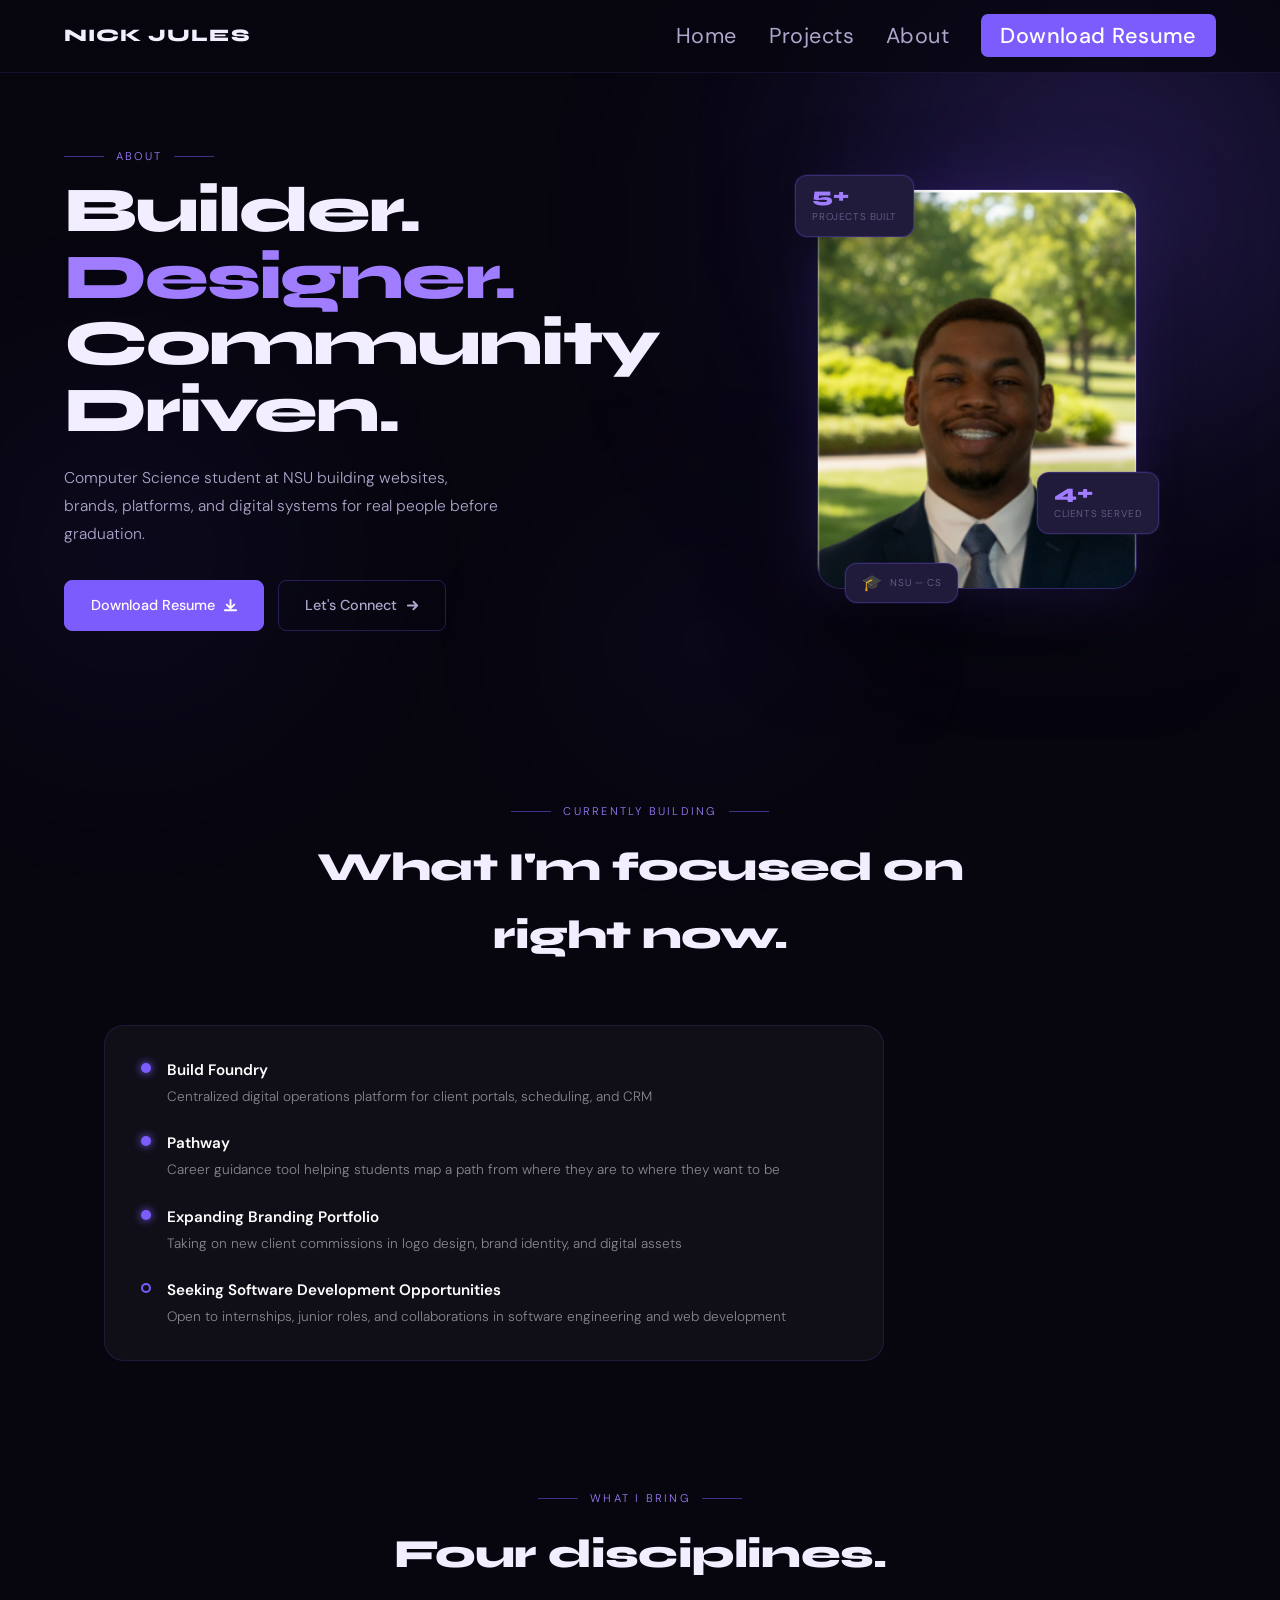
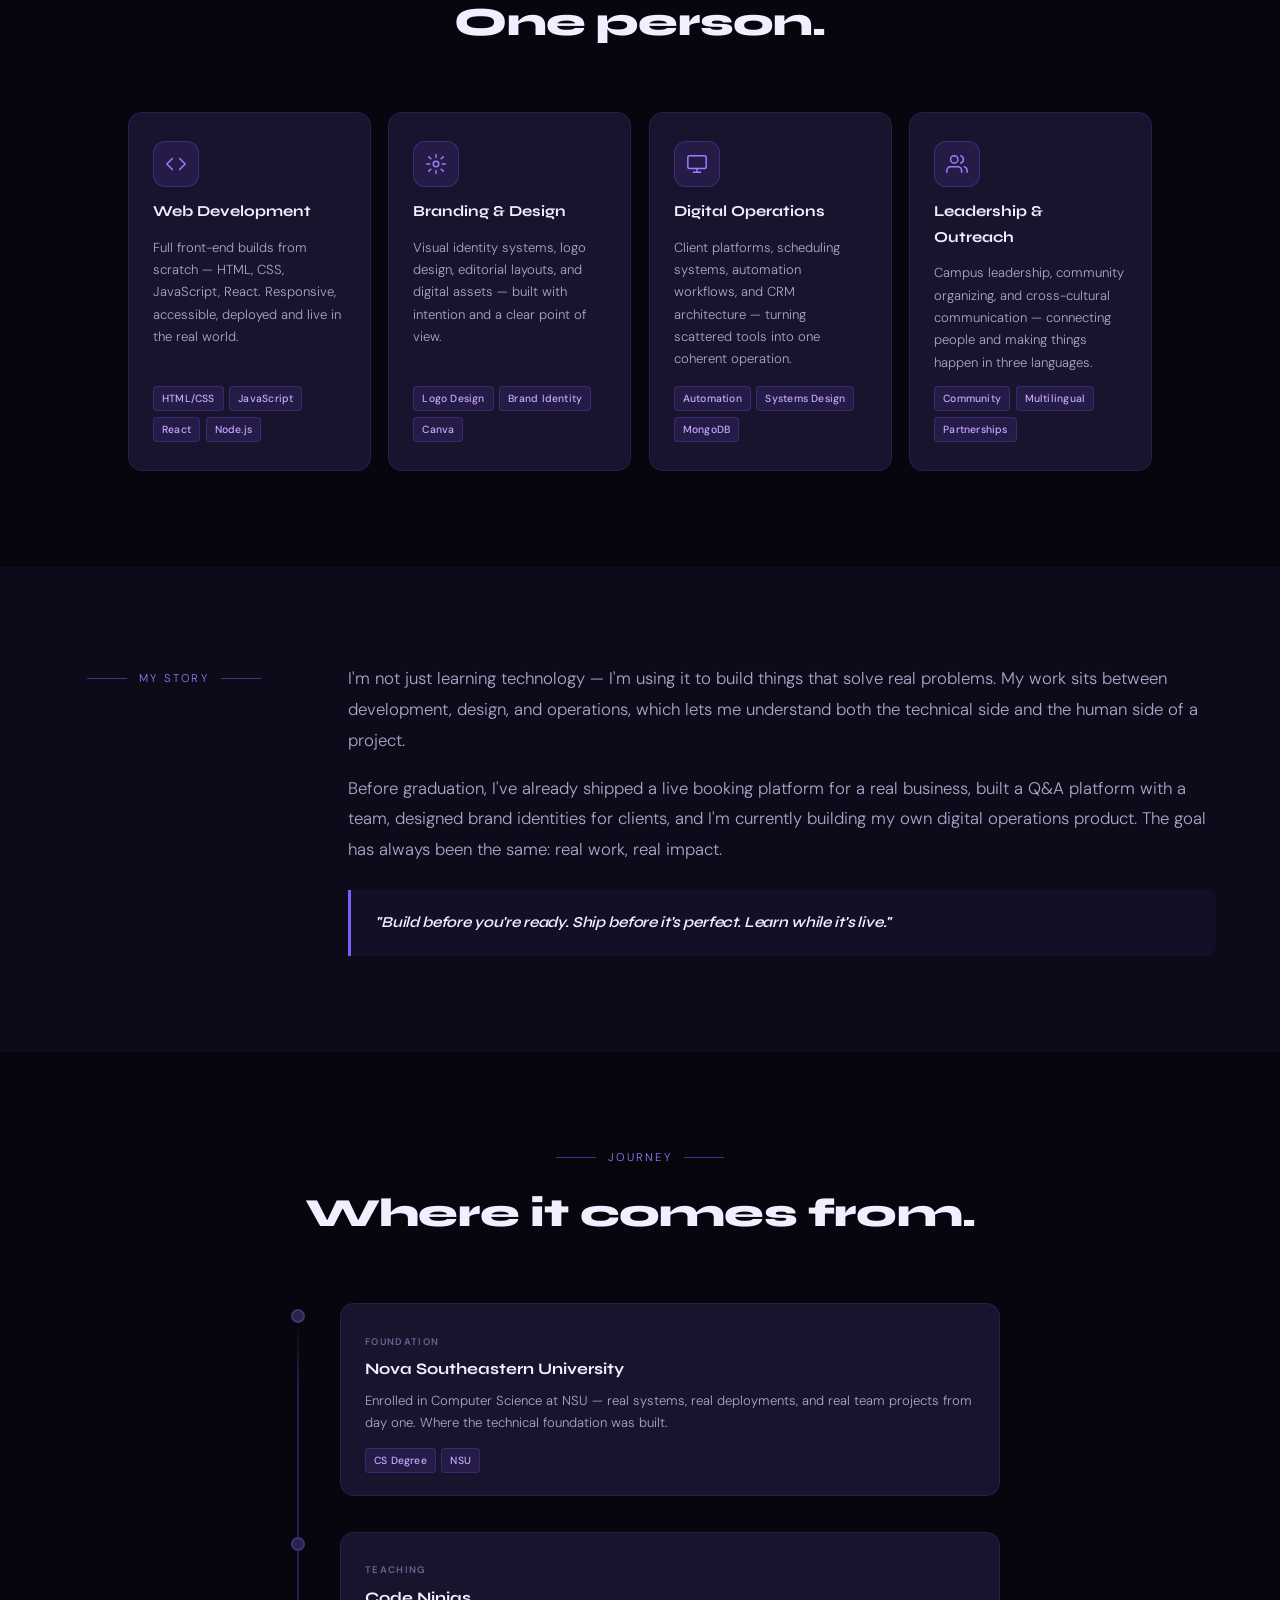
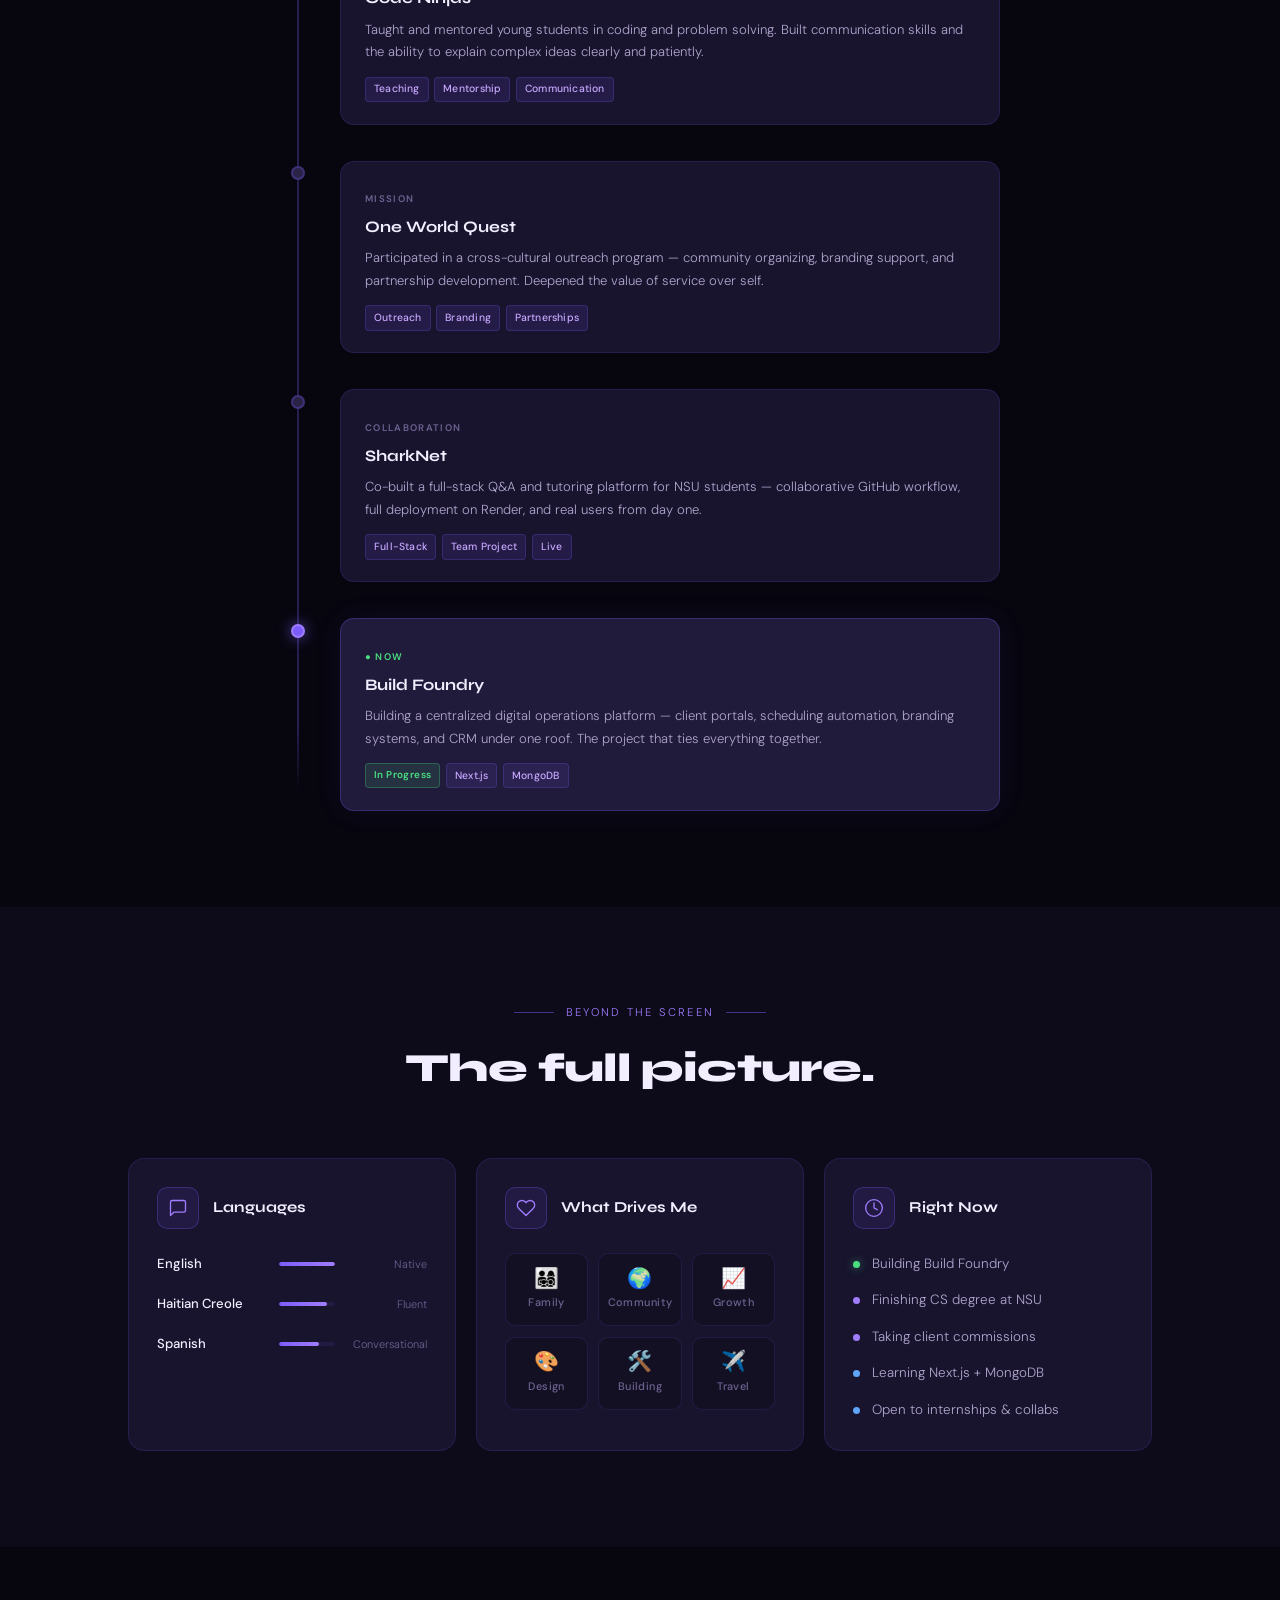
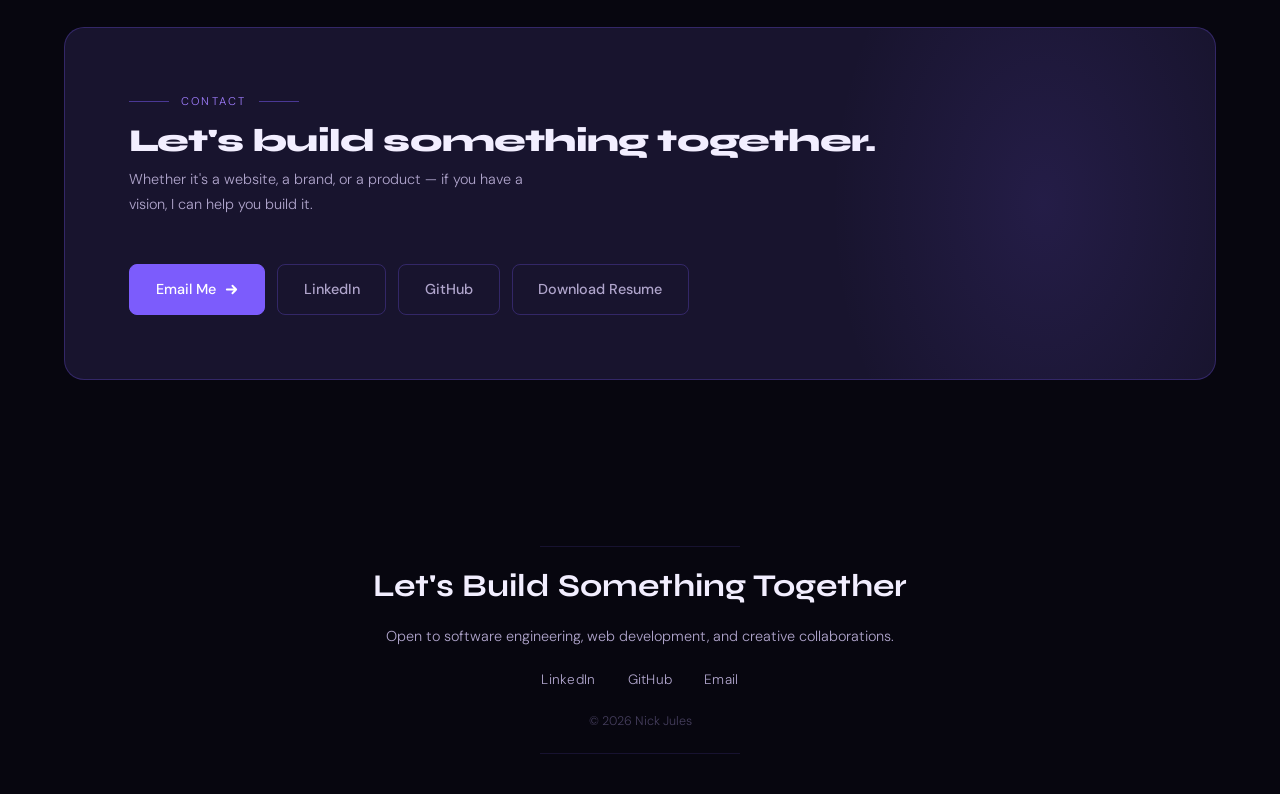
==== commit 821bc70d: "Update resume link to PDF format" ====
--- a/pages/about.html
+++ b/pages/about.html
@@ -70,7 +70,7 @@
       <li><a href="../index.html">Home</a></li>
       <li><a href="projects.html">Projects</a></li>
       <li><a href="pages/about.html">About</a></li>
-      <li><a href="../assets/Nick_Jules_Resume.docx" class="nav-cta">Download Resume</a></li>
+      <li><a href="assets/NJResume.pdf" class="nav-cta" target="_blank">Download Resume</a></li>
     </ul>
   </nav>
 
@@ -427,7 +427,7 @@
         </a>
         <a href="https://www.linkedin.com/in/nick-jules-a03a71270/" target="_blank" class="btn btn-ghost">LinkedIn</a>
         <a href="https://github.com/JK-nick" target="_blank" class="btn btn-ghost">GitHub</a>
-        <a href="../assets/Nick_Jules_Resume.docx" class="btn btn-ghost">Resume</a>
+        <a href="assets/NJResume.pdf" class="btn btn-ghost" target="_blank">Download Resume</a>
       </div>
       <div class="ab-cta-glow" aria-hidden="true"></div>
     </div>
@@ -478,4 +478,4 @@
   </script>
 
 </body>
-</html>+</html>
